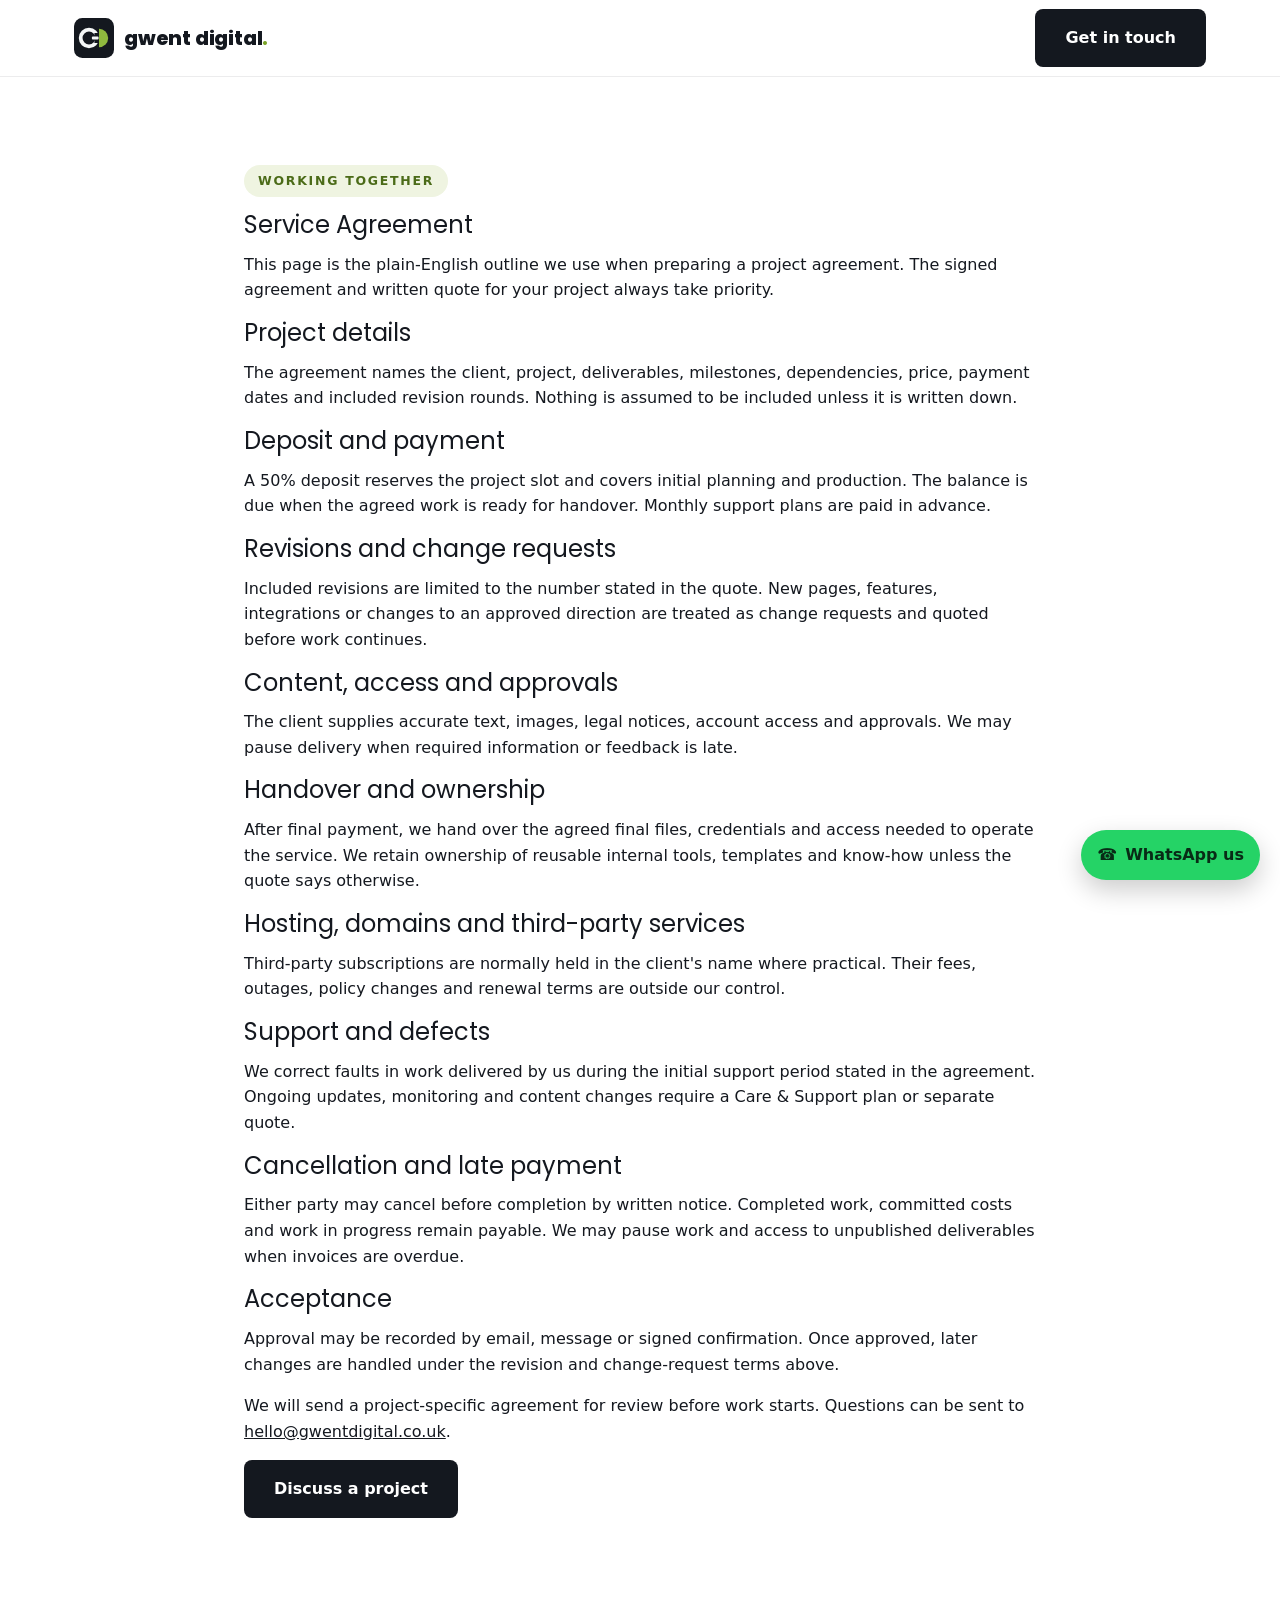
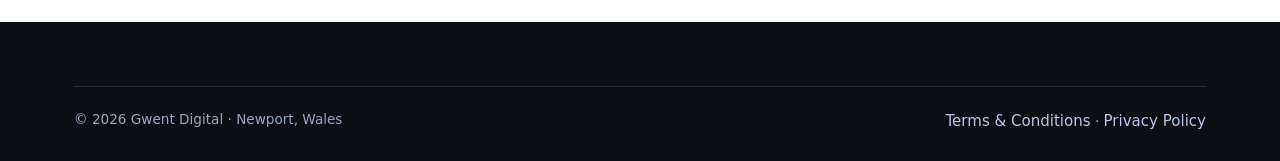
==== service-agreement.html @ 3e13096c "Rebrand to navy+olive GD monogram, reposition site UK-wide, and rework Our Work section - New GD mon" ====
<!DOCTYPE html>
<html lang="en-GB">
<head>
<meta charset="UTF-8">
<meta name="viewport" content="width=device-width, initial-scale=1">
<title>Service Agreement | Gwent Digital</title>
<meta name="description" content="Plain-English service agreement outline for Gwent Digital client projects.">
<link rel="canonical" href="https://gwentdigital.co.uk/service-agreement.html">
<link rel="icon" type="image/svg+xml" href="assets/brand/favicon.svg">
<link rel="stylesheet" href="assets/css/style.css">
</head>
<body>
<header class="navbar"><div class="nav-inner"><a href="index.html#top" class="brand" aria-label="Gwent Digital home"><img src="assets/brand/icon.svg" alt="" class="logo-img" height="40"><span class="brand-name">Gwent Digital</span></a><a class="btn btn-navy" href="index.html#contact">Get in touch</a></div></header>
<main>
<section><div class="container-narrow">
<span class="section-label">Working together</span>
<h1>Service Agreement</h1>
<p>This page is the plain-English outline we use when preparing a project agreement. The signed agreement and written quote for your project always take priority.</p>
<h2>Project details</h2>
<p>The agreement names the client, project, deliverables, milestones, dependencies, price, payment dates and included revision rounds. Nothing is assumed to be included unless it is written down.</p>
<h2>Deposit and payment</h2>
<p>A 50% deposit reserves the project slot and covers initial planning and production. The balance is due when the agreed work is ready for handover. Monthly support plans are paid in advance.</p>
<h2>Revisions and change requests</h2>
<p>Included revisions are limited to the number stated in the quote. New pages, features, integrations or changes to an approved direction are treated as change requests and quoted before work continues.</p>
<h2>Content, access and approvals</h2>
<p>The client supplies accurate text, images, legal notices, account access and approvals. We may pause delivery when required information or feedback is late.</p>
<h2>Handover and ownership</h2>
<p>After final payment, we hand over the agreed final files, credentials and access needed to operate the service. We retain ownership of reusable internal tools, templates and know-how unless the quote says otherwise.</p>
<h2>Hosting, domains and third-party services</h2>
<p>Third-party subscriptions are normally held in the client's name where practical. Their fees, outages, policy changes and renewal terms are outside our control.</p>
<h2>Support and defects</h2>
<p>We correct faults in work delivered by us during the initial support period stated in the agreement. Ongoing updates, monitoring and content changes require a Care &amp; Support plan or separate quote.</p>
<h2>Cancellation and late payment</h2>
<p>Either party may cancel before completion by written notice. Completed work, committed costs and work in progress remain payable. We may pause work and access to unpublished deliverables when invoices are overdue.</p>
<h2>Acceptance</h2>
<p>Approval may be recorded by email, message or signed confirmation. Once approved, later changes are handled under the revision and change-request terms above.</p>
<p>We will send a project-specific agreement for review before work starts. Questions can be sent to <a href="mailto:hello@gwentdigital.co.uk">hello@gwentdigital.co.uk</a>.</p>
<p><a class="btn btn-navy" href="index.html#contact">Discuss a project</a></p>
</div></section>
</main>
<footer><div class="container"><div class="footer-bottom"><span>&copy; 2026 Gwent Digital &middot; Newport, Wales</span><span><a href="terms.html">Terms &amp; Conditions</a> &middot; <a href="index.html#privacy">Privacy Policy</a></span></div></div></footer>
<script src="assets/js/main.js"></script>
</body>
</html>
---- assets/css/style.css ----
/* =========================================================
   GWENT DIGITAL — SHARED DESIGN SYSTEM
   Used by index.html and every /departments/*.html page.
   ========================================================= */
@import url('https://fonts.googleapis.com/css2?family=Poppins:wght@400;500;600;700;800;900&display=swap');

:root{
  --navy:#14181F;
  --navy-light:#1E242D;
  --navy-dark:#0B0E12;
  --ice:#F5F7F7;
  --ice-soft:#F5F7F7;
  --gold:#7BA428;
  --gold-light:#A6CB5E;
  --gold-dark:#4B6B18;
  --ink:#14181F;
  --gray:#55585E;
  --white:#ffffff;
  --border:#DCE2E1;
  --radius:12px;
  --shadow-sm:0 2px 10px rgba(20,24,31,0.08);
  --shadow-md:0 16px 40px rgba(20,24,31,0.16);
  --shadow-gold:0 14px 34px rgba(123,164,40,0.35);
  --maxw:1180px;
  --font-head:"Poppins","Segoe UI",Calibri,system-ui,-apple-system,sans-serif;
  --font-body:Calibri,"Segoe UI",system-ui,-apple-system,sans-serif;

  /* Default brand accent = olive green. Individual department pages override --accent / --accent-soft / --accent-dark / --accent-bright. */
  --accent:#7BA428;
  --accent-soft:#EFF4E1;
  --accent-dark:#4B6B18;
  --accent-bright:#A6CB5E;
}

/* Department accent themes (applied via body[data-dept="..."]) */
body[data-dept="web-design"]{ --accent:#1F9E8E; --accent-soft:#E1F3F0; --accent-dark:#146F63; --accent-bright:#35C4B5; }
body[data-dept="automation"]{ --accent:#6355C7; --accent-soft:#ECEAFB; --accent-dark:#4A3FA0; --accent-bright:#9089E0; }
body[data-dept="seo-marketing"]{ --accent:#2E9E5B; --accent-soft:#e6f6ec; --accent-dark:#1f7141; --accent-bright:#6EDB93; }
body[data-dept="branding"]{ --accent:#C3593B; --accent-soft:#faeae5; --accent-dark:#963f27; --accent-bright:#F0916E; }
body[data-dept="care-support"]{ --accent:#3E7CB1; --accent-soft:#e6f0f8; --accent-dark:#2a5a83; --accent-bright:#7FB8E8; }

*,*::before,*::after{box-sizing:border-box;}
html{scroll-behavior:smooth;}
body{
  margin:0;
  font-family:var(--font-body);
  color:var(--ink);
  background:var(--white);
  line-height:1.6;
  -webkit-font-smoothing:antialiased;
}
h1,h2,h3,h4{
  font-family:var(--font-head);
  color:var(--navy);
  line-height:1.2;
  font-weight:400;
  margin:0 0 .5em;
}
p{margin:0 0 1em;}
a{color:inherit;}
img{max-width:100%;display:block;}
button{font-family:inherit;}
.container{max-width:var(--maxw);margin:0 auto;padding:0 24px;}
.container-narrow{max-width:840px;margin:0 auto;padding:0 24px;}
.visually-hidden{position:absolute;width:1px;height:1px;padding:0;margin:-1px;overflow:hidden;clip:rect(0,0,0,0);white-space:nowrap;border:0;}
.skip-link{position:absolute;left:8px;top:-60px;background:var(--gold);color:var(--navy);padding:10px 16px;border-radius:8px;z-index:2000;font-weight:bold;transition:top .2s;}
.skip-link:focus{top:8px;}

section{padding:88px 0;}
.section-label{
  display:inline-block;
  font-family:var(--font-body);
  font-size:.78rem;
  font-weight:bold;
  letter-spacing:.14em;
  text-transform:uppercase;
  color:var(--accent-dark);
  background:var(--accent-soft);
  padding:6px 14px;
  border-radius:999px;
  margin-bottom:14px;
}
.section-head{max-width:680px;margin:0 auto 48px;text-align:center;}
.section-head h2{font-size:clamp(1.9rem,3.6vw,2.6rem);position:relative;display:inline-block;}
.section-head p{color:var(--gray);font-size:1.05rem;}
.underline{position:relative;display:inline-block;}
.underline::after{
  content:"";position:absolute;left:0;bottom:-8px;height:4px;width:100%;
  background:var(--accent);border-radius:4px;transform:scaleX(0);transform-origin:left;
  transition:transform .7s cubic-bezier(.4,0,.2,1);
}
.reveal.in-view .underline::after{transform:scaleX(1);}

.js .reveal{opacity:0;transform:translateY(28px);transition:opacity .7s ease,transform .7s ease;}
.js .reveal.in-view{opacity:1;transform:translateY(0);}
.js .reveal-stagger > *{opacity:0;transform:translateY(28px);transition:opacity .6s ease,transform .6s ease;}
.js .reveal-stagger.in-view > *{opacity:1;transform:translateY(0);}
.js .reveal-stagger.in-view > *:nth-child(1){transition-delay:.05s;}
.js .reveal-stagger.in-view > *:nth-child(2){transition-delay:.15s;}
.js .reveal-stagger.in-view > *:nth-child(3){transition-delay:.25s;}
.js .reveal-stagger.in-view > *:nth-child(4){transition-delay:.35s;}
.js .reveal-stagger.in-view > *:nth-child(5){transition-delay:.45s;}
.js .reveal-stagger.in-view > *:nth-child(6){transition-delay:.55s;}
@media (prefers-reduced-motion: reduce){
  .js .reveal,.js .reveal-stagger > *{opacity:1!important;transform:none!important;transition:none!important;}
  .underline::after{transition:none!important;transform:scaleX(1)!important;}
  html{scroll-behavior:auto;}
  *,*::before,*::after{animation-duration:.001ms!important;animation-iteration-count:1!important;}
  .story-card:hover{transform:none!important;}
}

/* Buttons */
.btn{
  display:inline-flex;align-items:center;justify-content:center;gap:8px;
  font-family:var(--font-body);font-weight:700;font-size:1rem;
  padding:14px 28px;border-radius:8px;border:2px solid transparent;
  text-decoration:none;cursor:pointer;transition:transform .18s ease,box-shadow .18s ease,background .18s ease;
}
.btn:active{transform:translateY(1px);}
.btn-gold{background:var(--gold);color:var(--navy);box-shadow:var(--shadow-gold);}
.btn-gold:hover{background:var(--gold-light);transform:translateY(-2px);}
.btn-accent{background:var(--accent);color:var(--white);box-shadow:0 12px 32px color-mix(in srgb, var(--accent) 35%, transparent);}
.btn-accent:hover{filter:brightness(1.08);transform:translateY(-2px);}
.btn-outline{background:transparent;color:var(--white);border-color:rgba(255,255,255,.6);}
.btn-outline:hover{background:rgba(255,255,255,.12);border-color:var(--white);transform:translateY(-2px);}
.btn-outline-navy{background:transparent;color:var(--navy);border-color:var(--navy);}
.btn-outline-navy:hover{background:var(--navy);color:var(--white);transform:translateY(-2px);}
.btn-navy{background:var(--navy);color:var(--white);}
.btn-navy:hover{background:var(--navy-light);transform:translateY(-2px);}
.btn-sm{padding:10px 18px;font-size:.92rem;}
.btn-block{width:100%;}

/* NAVBAR */
.navbar{position:sticky;top:0;z-index:1000;background:var(--white);border-bottom:1px solid rgba(22,24,29,.08);transition:box-shadow .25s ease;}
.navbar.scrolled{box-shadow:var(--shadow-sm);}
.nav-inner{max-width:var(--maxw);margin:0 auto;padding:0 24px;display:flex;align-items:center;justify-content:space-between;height:76px;}
.brand{display:flex;align-items:center;gap:10px;text-decoration:none;}
.brand img.logo-img{height:40px;width:auto;}
.brand svg.logo-fallback{height:40px;width:40px;}
.brand-name{font-family:var(--font-head);font-weight:800;font-size:1.25rem;letter-spacing:-.01em;color:var(--navy);text-transform:lowercase;}
.brand-name::after{content:".";color:var(--gold);}
.nav-links{display:flex;align-items:center;gap:4px;list-style:none;margin:0;padding:0;}
.nav-links > li{position:relative;}
.nav-links a:not(.btn){display:inline-flex;align-items:center;gap:5px;padding:10px 14px;text-decoration:none;color:var(--navy);font-weight:600;border-radius:8px;transition:background .18s ease,color .18s ease;}
.nav-links a:not(.btn):hover{background:var(--ice-soft);color:var(--navy);}
.nav-cta{margin-left:6px;}
.nav-caret{width:10px;height:10px;flex:none;transition:transform .2s ease;}
.has-dropdown:hover .nav-caret,.has-dropdown.open .nav-caret{transform:rotate(180deg);}

/* Departments dropdown (desktop) */
.dropdown-menu{
  position:absolute;top:calc(100% + 10px);left:50%;transform:translateX(-50%) translateY(8px);
  width:560px;background:var(--white);border-radius:16px;box-shadow:var(--shadow-md);
  padding:14px;display:grid;grid-template-columns:1fr 1fr;gap:6px;
  opacity:0;pointer-events:none;transition:opacity .18s ease,transform .18s ease;
  border:1px solid var(--border);
}
.has-dropdown:hover .dropdown-menu,.has-dropdown.open .dropdown-menu{opacity:1;pointer-events:auto;transform:translateX(-50%) translateY(0);}
.dropdown-item{display:flex;gap:12px;align-items:flex-start;padding:12px;border-radius:10px;text-decoration:none;color:var(--navy);}
.dropdown-item:hover{background:var(--ice-soft);}
.dropdown-item .dd-icon{flex:none;width:38px;height:38px;border-radius:10px;display:flex;align-items:center;justify-content:center;background:var(--accent-soft);}
.dropdown-item .dd-icon svg{width:19px;height:19px;stroke:var(--accent-dark);}
.dropdown-item .dd-copy strong{display:block;font-size:.94rem;font-weight:700;}
.dropdown-item .dd-copy small{display:block;font-size:.8rem;color:var(--gray);font-weight:400;margin-top:2px;line-height:1.4;}
/* accent per row for the mega menu regardless of active page theme */
.dropdown-item[data-accent="web-design"] .dd-icon{background:#E1F3F0;} .dropdown-item[data-accent="web-design"] .dd-icon svg{stroke:#146F63;}
.dropdown-item[data-accent="automation"] .dd-icon{background:#ECEAFB;} .dropdown-item[data-accent="automation"] .dd-icon svg{stroke:#4A3FA0;}
.dropdown-item[data-accent="seo-marketing"] .dd-icon{background:#e6f6ec;} .dropdown-item[data-accent="seo-marketing"] .dd-icon svg{stroke:#1f7141;}
.dropdown-item[data-accent="branding"] .dd-icon{background:#faeae5;} .dropdown-item[data-accent="branding"] .dd-icon svg{stroke:#963f27;}
.dropdown-item[data-accent="care-support"] .dd-icon{background:#e6f0f8;} .dropdown-item[data-accent="care-support"] .dd-icon svg{stroke:#2a5a83;}

.hamburger{display:none;background:none;border:none;cursor:pointer;padding:8px;width:44px;height:44px;align-items:center;justify-content:center;border-radius:8px;}
.hamburger:hover{background:var(--ice-soft);}
.hamburger svg{width:26px;height:26px;}
.hamburger .icon-close{display:none;}
.hamburger.open .icon-open{display:none;}
.hamburger.open .icon-close{display:block;}

.mobile-panel{display:none;position:fixed;top:76px;left:0;right:0;bottom:0;background:var(--white);z-index:999;overflow-y:auto;transform:translateY(-8px);opacity:0;transition:transform .22s ease,opacity .22s ease;pointer-events:none;}
.mobile-panel.open{transform:translateY(0);opacity:1;pointer-events:auto;}
.mobile-panel ul{list-style:none;margin:0;padding:16px;}
.mobile-panel li{border-bottom:1px solid var(--ice-soft);}
.mobile-panel a{display:block;padding:16px 8px;text-decoration:none;color:var(--navy);font-weight:600;font-size:1.1rem;}
.mobile-panel .mp-sub{padding-left:20px;font-size:1rem;font-weight:500;color:var(--gray);}
.mobile-panel .mp-group-label{padding:16px 8px 4px;font-size:.78rem;letter-spacing:.1em;text-transform:uppercase;color:var(--accent-dark);font-weight:700;}
.mobile-panel .nav-cta{margin:16px 8px;}

@media (max-width:860px){
  .nav-links{display:none;}
  .hamburger{display:flex;}
  .mobile-panel.open{display:block;}
}

/* HERO (home) */
.hero{position:relative;background:var(--navy);color:var(--white);padding:120px 0 84px;overflow:hidden;}
.hero::before{
  content:"";position:absolute;inset:0;opacity:.5;
  background-image:url("data:image/svg+xml,%3Csvg xmlns='http://www.w3.org/2000/svg' width='120' height='120'%3E%3Cg fill='none' stroke='%23F5F6F4' stroke-opacity='0.16' stroke-width='1'%3E%3Ccircle cx='60' cy='60' r='40'/%3E%3Cpath d='M0 60 H120 M60 0 V120'/%3E%3C/g%3E%3C/svg%3E");
  background-size:120px 120px;pointer-events:none;
}
.hero-inner{position:relative;max-width:760px;margin:0 auto;text-align:center;}
.hero h1{color:var(--white);font-size:clamp(2rem,5vw,3.4rem);margin-bottom:.45em;}
.hero .subline{font-size:1.2rem;color:var(--ice);max-width:640px;margin:0 auto 32px;}
.hero-actions{display:flex;gap:16px;justify-content:center;flex-wrap:wrap;margin-bottom:34px;}
.trust-strip{font-size:.92rem;color:var(--ice);border-top:1px solid rgba(255,255,255,.18);padding-top:20px;display:inline-block;}

/* DEPARTMENT HERO (sub-pages) */
.breadcrumb{display:flex;align-items:center;gap:8px;font-size:.86rem;color:var(--ice);opacity:.85;margin-bottom:22px;flex-wrap:wrap;justify-content:center;}
.breadcrumb a{color:var(--ice);text-decoration:none;font-weight:600;}
.breadcrumb a:hover{text-decoration:underline;}
.breadcrumb .sep{opacity:.6;}
.dept-hero{
  position:relative;color:var(--white);padding:104px 0 76px;overflow:hidden;
  background:linear-gradient(160deg,var(--navy) 0%,var(--navy-dark) 62%,color-mix(in srgb, var(--accent-bright) 30%, var(--navy-dark)) 100%);
}
.dept-hero::before{
  content:"";position:absolute;inset:0;opacity:.45;
  background-image:url("data:image/svg+xml,%3Csvg xmlns='http://www.w3.org/2000/svg' width='120' height='120'%3E%3Cg fill='none' stroke='%23F5F6F4' stroke-opacity='0.14' stroke-width='1'%3E%3Ccircle cx='60' cy='60' r='40'/%3E%3Cpath d='M0 60 H120 M60 0 V120'/%3E%3C/g%3E%3C/svg%3E");
  background-size:120px 120px;pointer-events:none;
}
.dept-hero-inner{position:relative;max-width:760px;margin:0 auto;text-align:center;}
.dept-kicker{
  display:inline-flex;align-items:center;gap:8px;background:rgba(255,255,255,.12);
  border:1px solid rgba(255,255,255,.22);color:var(--white);font-size:.8rem;font-weight:700;
  letter-spacing:.08em;text-transform:uppercase;padding:8px 16px;border-radius:999px;margin-bottom:18px;
}
.dept-kicker .dot{width:8px;height:8px;border-radius:50%;background:var(--accent-bright);}
.dept-hero h1{color:var(--white);font-size:clamp(1.9rem,4.6vw,3.1rem);margin-bottom:.4em;}
.dept-hero .subline{font-size:1.15rem;color:var(--ice);max-width:640px;margin:0 auto 30px;}

/* Department index / overview cards on homepage */
.dept-grid{display:grid;grid-template-columns:repeat(3,1fr);gap:26px;}
.dept-card{
  position:relative;display:flex;flex-direction:column;background:var(--white);
  border:1px solid var(--border);border-radius:18px;padding:30px 26px;text-decoration:none;color:inherit;
  box-shadow:var(--shadow-sm);transition:transform .22s ease,box-shadow .22s ease,border-color .22s ease;
  overflow:hidden;
}
.dept-card::before{content:"";position:absolute;top:0;left:0;right:0;height:4px;background:var(--card-accent,var(--gold));}
.dept-card:hover{transform:translateY(-8px);box-shadow:var(--shadow-md);border-color:transparent;}
.dept-card .icon-wrap{width:54px;height:54px;border-radius:14px;background:var(--card-accent-soft,var(--ice-soft));display:flex;align-items:center;justify-content:center;margin-bottom:18px;}
.dept-card .icon-wrap svg{width:27px;height:27px;stroke:var(--card-accent-dark,var(--navy));}
.dept-card h3{font-size:1.25rem;margin-bottom:8px;}
.dept-card p{color:var(--gray);font-size:.95rem;margin-bottom:16px;}
.dept-card .dept-link{margin-top:auto;font-weight:bold;font-size:.92rem;color:var(--card-accent-dark,var(--navy));display:inline-flex;align-items:center;gap:6px;}
.dept-card .dept-link svg{width:15px;height:15px;transition:transform .18s ease;}
.dept-card:hover .dept-link svg{transform:translateX(4px);}
.dept-card[data-accent="web-design"]{--card-accent:#1F9E8E;--card-accent-soft:#E1F3F0;--card-accent-dark:#146F63;}
.dept-card[data-accent="automation"]{--card-accent:#6355C7;--card-accent-soft:#ECEAFB;--card-accent-dark:#4A3FA0;}
.dept-card[data-accent="seo-marketing"]{--card-accent:#2E9E5B;--card-accent-soft:#e6f6ec;--card-accent-dark:#1f7141;}
.dept-card[data-accent="branding"]{--card-accent:#C3593B;--card-accent-soft:#faeae5;--card-accent-dark:#963f27;}
.dept-card[data-accent="care-support"]{--card-accent:#3E7CB1;--card-accent-soft:#e6f0f8;--card-accent-dark:#2a5a83;}

/* PROBLEMS (also reused as generic tinted section) */
.problems{background:var(--ice-soft);}
.tinted{background:var(--accent-soft);}
.problem-grid{display:grid;grid-template-columns:repeat(4,1fr);gap:24px;}
.problem-card{background:var(--white);border-radius:var(--radius);padding:28px 22px;box-shadow:var(--shadow-sm);transition:transform .2s ease,box-shadow .2s ease;}
.problem-card:hover{transform:translateY(-6px);box-shadow:var(--shadow-md);}
.problem-card .icon-wrap{width:52px;height:52px;border-radius:12px;background:var(--navy);display:flex;align-items:center;justify-content:center;margin-bottom:16px;}
.problem-card svg{width:26px;height:26px;stroke:var(--gold);}
.problem-card .pain{font-weight:bold;color:var(--navy);margin-bottom:8px;}
.problem-card .fix{color:var(--gray);font-size:.96rem;margin:0;}
.problem-card.accent .icon-wrap{background:var(--accent);}
.problem-card.accent svg{stroke:var(--white);}

/* SERVICES */
.services-grid{display:grid;grid-template-columns:repeat(3,1fr);gap:28px;align-items:stretch;}
.service-card{border:1px solid var(--border);border-radius:var(--radius);padding:32px 26px;display:flex;flex-direction:column;background:var(--white);box-shadow:var(--shadow-sm);transition:transform .2s ease,box-shadow .2s ease;}
.service-card:hover{transform:translateY(-6px);box-shadow:var(--shadow-md);}
.service-card .icon-wrap{width:56px;height:56px;border-radius:14px;background:var(--accent-soft);display:flex;align-items:center;justify-content:center;margin-bottom:18px;}
.service-card svg{width:28px;height:28px;stroke:var(--accent-dark);}
.service-card h3{font-size:1.35rem;margin-bottom:4px;}
.service-price{font-family:var(--font-head);font-size:1.5rem;color:var(--accent-dark);font-weight:bold;margin:8px 0 2px;}
.service-turn{color:var(--gray);font-size:.9rem;margin-bottom:16px;}
.check-list{list-style:none;margin:0 0 18px;padding:0;flex-grow:1;}
.check-list li{display:flex;gap:10px;margin-bottom:10px;font-size:.96rem;align-items:flex-start;}
.check-list svg{flex:none;width:18px;height:18px;stroke:var(--accent-dark);margin-top:2px;}
.addon-note{font-size:.86rem;color:var(--gray);background:var(--accent-soft);padding:10px 12px;border-radius:8px;margin-bottom:16px;}
.best-for{font-size:.9rem;color:var(--navy);font-style:italic;margin-bottom:18px;}
.best-for strong{font-style:normal;}

/* OUR WORK */
.work{background:var(--ice-soft);}
.featured-card{
  position:relative;border-radius:18px;padding:3px;margin-bottom:48px;
  background:linear-gradient(120deg,var(--gold-dark),var(--gold),var(--gold-light),var(--gold-dark));
  background-size:300% 300%;animation:shimmer 6s ease infinite;box-shadow:var(--shadow-md);
}
@media (prefers-reduced-motion: reduce){.featured-card{animation:none;}}
@keyframes shimmer{0%{background-position:0% 50%;}50%{background-position:100% 50%;}100%{background-position:0% 50%;}}
.featured-card-inner{background:var(--white);border-radius:16px;padding:40px;display:grid;grid-template-columns:1.1fr 1fr;gap:36px;align-items:center;}
.badge{display:inline-flex;align-items:center;gap:6px;font-size:.78rem;font-weight:bold;letter-spacing:.05em;text-transform:uppercase;padding:6px 12px;border-radius:999px;}
.badge-live{background:#1f8a4c;color:#fff;position:relative;padding-left:26px;}
.badge-live::before{content:"";position:absolute;left:11px;top:50%;width:6px;height:6px;margin-top:-3px;border-radius:50%;background:#fff;animation:livePulse 1.8s ease-in-out infinite;}
@keyframes livePulse{0%{box-shadow:0 0 0 0 rgba(255,255,255,.6);}70%{box-shadow:0 0 0 7px rgba(255,255,255,0);}100%{box-shadow:0 0 0 0 rgba(255,255,255,0);}}
.badge-studio{background:var(--navy);color:var(--ice);}
.badge-portfolio{background:var(--gold);color:var(--navy);}
.badge-owned{background:var(--gold-dark);color:#fff;}
.featured-card h3{font-size:1.7rem;margin:14px 0 12px;}
.story-steps{list-style:none;margin:0 0 20px;padding:0;}
.story-steps li{margin-bottom:10px;font-size:.98rem;}
.story-steps b{color:var(--gold-dark);}
.mock-browser{border-radius:12px;overflow:hidden;border:1px solid #e2e6f2;box-shadow:var(--shadow-sm);transition:transform .35s ease;}
.featured-card-inner:hover .mock-browser,.story-card:hover .mock-browser{transform:scale(1.035);}
.mock-bar{background:var(--ice-soft);padding:9px 12px;display:flex;gap:6px;}
.mock-bar span{width:10px;height:10px;border-radius:50%;background:var(--border);}
.mock-body{padding:26px 20px;min-height:170px;display:flex;flex-direction:column;justify-content:center;gap:10px;}
.mock-line{height:10px;border-radius:5px;background:var(--ice);}
.mock-line.short{width:40%;}
.mock-line.med{width:70%;}
.mock-line.wide{width:100%;}
.mock-block{height:52px;border-radius:8px;background:var(--navy);margin-top:6px;}
.mock-block.gold{background:var(--gold);}
.mock-photo{width:100%;height:190px;object-fit:cover;display:block;transition:filter .35s ease;}

.work-grid{display:grid;grid-template-columns:repeat(3,1fr);gap:28px;}
.story-card{position:relative;background:var(--white);border-radius:var(--radius);overflow:hidden;box-shadow:var(--shadow-sm);border-top:3px solid var(--gold);transition:transform .25s ease,box-shadow .25s ease;display:flex;flex-direction:column;}
.story-card:hover{transform:translateY(-6px);box-shadow:var(--shadow-md);}
.story-card:hover .mock-photo{filter:saturate(1.1);}
.story-card .mock-browser{border-radius:0;border:none;}
.story-card-body{padding:22px 22px 26px;display:flex;flex-direction:column;flex-grow:1;}
.story-card h4{font-size:1.15rem;margin:12px 0 8px;}
.story-card .challenge{font-size:.9rem;color:var(--gray);margin-bottom:10px;}
.chip-row{display:flex;flex-wrap:wrap;gap:8px;margin:10px 0 16px;}
.chip{background:var(--ice-soft);color:var(--navy);font-size:.78rem;font-weight:bold;padding:5px 10px;border-radius:999px;}
.story-card .story-link{margin-top:auto;font-weight:bold;color:var(--gold-dark);text-decoration:none;font-size:.94rem;}
.story-card .story-link:hover{text-decoration:underline;}
.story-result{margin-top:auto;display:flex;align-items:center;gap:8px;font-weight:bold;color:var(--gold-dark);font-size:.94rem;}
.story-result svg{flex:none;width:16px;height:16px;stroke:var(--gold-dark);}
.portfolio-note{font-size:.85rem;color:var(--gray);margin-top:2px;}

/* Icon panel: clean placeholder visual for case studies without a live screenshot */
.mock-iconpanel{min-height:190px;display:flex;align-items:center;justify-content:center;background:var(--navy);}
.mock-iconpanel svg{width:56px;height:56px;stroke:var(--gold-light);stroke-width:1.6;}

.work-cta-card{border-radius:var(--radius);background:var(--navy);color:var(--white);display:flex;flex-direction:column;justify-content:center;align-items:flex-start;gap:14px;padding:28px;text-align:left;}
.work-cta-card h4{color:var(--white);font-size:1.2rem;margin:0;}
.work-cta-card p{color:var(--ice);font-size:.94rem;margin:0;}
.audit-preview{background:var(--white);}
.audit-grid{display:grid;grid-template-columns:repeat(2,1fr);gap:18px;max-width:920px;margin:0 auto;}
.audit-item{display:flex;gap:16px;padding:22px;border:1px solid var(--border);border-radius:var(--radius);background:var(--ice-soft);}
.audit-number{font-family:var(--font-head);font-size:1.5rem;color:var(--accent-dark);font-weight:bold;line-height:1;}
.audit-item h3{font-size:1.08rem;margin-bottom:5px;}
.audit-item p{color:var(--gray);font-size:.92rem;margin:0;}
.audit-cta{display:flex;align-items:center;justify-content:space-between;gap:24px;max-width:920px;margin:28px auto 0;padding:20px 22px;border-left:4px solid var(--gold);background:var(--ice-soft);}
.audit-cta p{margin:0;color:var(--navy);}
.audit-actions{margin:0;justify-content:flex-end;}
.review-proof-grid{display:grid;grid-template-columns:repeat(3,1fr);gap:22px;}
.review-proof{background:var(--white);border:1px solid var(--border);border-radius:var(--radius);padding:24px;box-shadow:var(--shadow-sm);}
.review-proof h3{font-size:1.2rem;margin:14px 0 8px;}
.review-proof p{color:var(--gray);font-size:.92rem;min-height:54px;}
.review-proof a{font-weight:bold;color:var(--gold-dark);text-decoration:none;}
.review-proof a:hover{text-decoration:underline;}
.thank-you{text-align:center;min-height:62vh;display:flex;align-items:center;}
.thank-you h1{font-size:clamp(2rem,5vw,3.2rem);}
.thank-you p{color:var(--gray);font-size:1.08rem;max-width:620px;margin:0 auto 24px;}
.thank-you-actions{display:flex;justify-content:center;gap:14px;flex-wrap:wrap;}
.confirmation-note{max-width:620px;margin:34px auto 0;padding:20px;text-align:left;background:var(--ice-soft);border-left:4px solid var(--gold);}
.confirmation-note strong{color:var(--navy);}
.confirmation-note p{font-size:.95rem;margin:6px 0 0;}
.sample-audit-list{display:grid;gap:18px;margin-top:30px;}
.sample-audit-item{padding:24px;background:var(--ice-soft);border:1px solid var(--border);border-radius:var(--radius);}
.sample-audit-item h2{font-size:1.35rem;margin:14px 0 8px;}
.sample-audit-item p{font-size:.96rem;margin-bottom:10px;}
.sample-audit-item p:last-child{margin-bottom:0;}
.proof-strip{display:grid;grid-template-columns:1.4fr 1fr;gap:28px;align-items:center;margin-top:42px;padding:28px;border:1px solid var(--border);border-radius:var(--radius);background:var(--white);box-shadow:var(--shadow-sm);}
.proof-strip h3{font-size:1.35rem;margin-bottom:8px;}
.proof-strip p{color:var(--gray);margin:0;max-width:680px;}
.proof-points{display:flex;flex-wrap:wrap;gap:10px;justify-content:flex-end;}
.proof-points span{padding:9px 12px;border-radius:999px;background:var(--accent-soft);color:var(--accent-dark);font-size:.84rem;font-weight:bold;}

/* PROCESS */
.process-line{display:grid;grid-template-columns:repeat(4,1fr);gap:24px;position:relative;margin-bottom:28px;}
.process-line::before{content:"";position:absolute;top:28px;left:12%;right:12%;height:2px;background:repeating-linear-gradient(90deg,var(--accent) 0 10px,transparent 10px 18px);}
.process-step{position:relative;text-align:center;padding:0 8px;}
.step-num{width:56px;height:56px;border-radius:50%;background:var(--navy);color:var(--accent-bright);display:flex;align-items:center;justify-content:center;font-family:var(--font-head);font-size:1.4rem;font-weight:bold;margin:0 auto 16px;position:relative;z-index:2;box-shadow:var(--shadow-sm);}
.process-step h3{font-size:1.1rem;margin-bottom:8px;}
.process-step p{color:var(--gray);font-size:.94rem;}
.process-footer{text-align:center;font-family:var(--font-head);font-size:1.15rem;color:var(--navy);font-style:italic;}
.process-line.cols-3{grid-template-columns:repeat(3,1fr);}
@media (max-width:860px){.process-line{grid-template-columns:1fr;gap:36px;}.process-line::before{display:none;}}

/* PRICING */
.pricing-grid{display:grid;grid-template-columns:repeat(3,1fr);gap:28px;align-items:start;}
.pricing-grid.cols-2{grid-template-columns:repeat(2,1fr);max-width:760px;margin:0 auto;}
.price-card{border:1px solid var(--border);border-radius:var(--radius);padding:32px 26px;background:var(--white);box-shadow:var(--shadow-sm);position:relative;display:flex;flex-direction:column;height:100%;transition:transform .2s ease,box-shadow .2s ease;}
.price-card:hover{transform:translateY(-6px);box-shadow:var(--shadow-md);}
.price-card.popular{border:2px solid var(--accent);transform:scale(1.04);box-shadow:0 12px 32px color-mix(in srgb, var(--accent) 30%, transparent);}
.price-card.popular:hover{transform:scale(1.04) translateY(-6px);}
.ribbon{position:absolute;top:-16px;left:50%;transform:translateX(-50%);background:var(--accent);color:var(--white);font-weight:bold;font-size:.82rem;padding:6px 16px;border-radius:999px;box-shadow:0 8px 20px color-mix(in srgb, var(--accent) 40%, transparent);white-space:nowrap;}
.price-card h3{font-size:1.25rem;}
.price-card .service-price{margin:6px 0 0;}
.price-card .service-turn{margin-bottom:18px;}
.pricing-note{text-align:center;color:var(--gray);font-size:.92rem;max-width:640px;margin:36px auto 0;}

/* ABOUT */
.about-wrap{display:grid;grid-template-columns:0.9fr 1.1fr;gap:56px;align-items:center;}
.about-mark{width:100%;aspect-ratio:1;max-width:320px;margin:0 auto;border-radius:28px;background:var(--navy);display:flex;align-items:center;justify-content:center;box-shadow:var(--shadow-md);}
.about-mark svg{width:55%;height:55%;}
.about-text h2{font-size:clamp(1.6rem,3vw,2.2rem);}
.stat-chips{display:flex;flex-wrap:wrap;gap:12px;margin-top:24px;}
.stat-chip{background:var(--ice-soft);color:var(--navy);font-weight:bold;font-size:.9rem;padding:10px 16px;border-radius:999px;}

/* FAQ */
.faq-list{max-width:800px;margin:0 auto;}
.faq-item{border-bottom:1px solid var(--border);}
.faq-q{width:100%;text-align:left;background:none;border:none;cursor:pointer;padding:22px 4px;display:flex;justify-content:space-between;align-items:center;gap:16px;font-family:var(--font-head);font-size:1.08rem;color:var(--navy);font-weight:bold;}
.faq-q .plus{flex:none;width:22px;height:22px;position:relative;}
.faq-q .plus::before,.faq-q .plus::after{content:"";position:absolute;background:var(--accent-dark);border-radius:2px;transition:transform .25s ease;}
.faq-q .plus::before{left:0;top:50%;width:100%;height:3px;transform:translateY(-50%);}
.faq-q .plus::after{top:0;left:50%;width:3px;height:100%;transform:translateX(-50%);}
.faq-item.open .plus::after{transform:translateX(-50%) rotate(90deg);opacity:0;}
.faq-a{max-height:0;overflow:hidden;transition:max-height .3s ease,padding .3s ease;color:var(--gray);font-size:.98rem;}
.faq-item.open .faq-a{padding-bottom:22px;}
.faq-a p{margin:0;}

/* CONTACT */
.contact{background:var(--navy);color:var(--white);}
.contact .section-head p{color:var(--ice);}
.contact-wrap{display:grid;grid-template-columns:1.2fr 1fr;gap:48px;}
.contact-form{background:var(--white);border-radius:var(--radius);padding:32px;box-shadow:var(--shadow-md);}
.form-row{display:grid;grid-template-columns:1fr 1fr;gap:16px;margin-bottom:16px;}
.field{display:flex;flex-direction:column;gap:6px;margin-bottom:16px;}
.field label{font-weight:bold;font-size:.9rem;color:var(--navy);}
.field input,.field select,.field textarea{font-family:inherit;font-size:1rem;padding:12px 14px;border:1.5px solid var(--border);border-radius:8px;color:var(--ink);background:var(--white);}
.field input:focus,.field select:focus,.field textarea:focus{outline:2px solid var(--gold);border-color:var(--gold);}
.field-check{display:flex;align-items:flex-start;gap:10px;font-size:.86rem;color:var(--gray);margin-bottom:18px;}
.field-check input{margin-top:3px;}
.form-status{font-size:.9rem;font-weight:bold;margin-bottom:14px;display:none;}
.form-status.show{display:block;}
.form-status.ok{color:#1f8a4c;}
.form-status.err{color:#c0392b;}
.contact-side{display:flex;flex-direction:column;gap:20px;}
.contact-option{display:flex;gap:14px;align-items:flex-start;background:rgba(255,255,255,.06);border:1px solid rgba(255,255,255,.16);border-radius:12px;padding:18px;}
.contact-option .icon-wrap{width:42px;height:42px;border-radius:10px;background:var(--gold);flex:none;display:flex;align-items:center;justify-content:center;}
.contact-option svg{width:20px;height:20px;stroke:var(--navy);}
.contact-option a{color:var(--white);font-weight:bold;text-decoration:none;}
.contact-option a:hover{text-decoration:underline;}
.contact-option p{margin:0;color:var(--ice);font-size:.92rem;}
.whatsapp-float{position:fixed;right:20px;bottom:20px;z-index:900;background:#25D366;color:#082b16;padding:12px 16px;border-radius:999px;text-decoration:none;font-weight:bold;box-shadow:0 10px 26px rgba(0,0,0,.2);display:flex;align-items:center;gap:8px;transition:bottom .25s ease;}
.whatsapp-float:hover{transform:translateY(-2px);}
body.has-cookie-bar .whatsapp-float{bottom:96px;}

/* COOKIE CONSENT BAR */
.cookie-bar{position:fixed;left:0;right:0;bottom:0;z-index:1200;background:var(--navy-dark);color:var(--ice);padding:16px 24px;display:flex;flex-wrap:wrap;align-items:center;justify-content:space-between;gap:16px;box-shadow:0 -8px 24px rgba(0,0,0,.25);animation:cookieIn .3s ease;}
.cookie-bar p{margin:0;font-size:.9rem;max-width:640px;line-height:1.5;}
.cookie-bar a{color:var(--gold-light);text-decoration:underline;}
.cookie-bar-actions{display:flex;gap:10px;flex-shrink:0;}
.cookie-bar.dismissed{animation:cookieOut .3s ease forwards;}
@keyframes cookieIn{from{transform:translateY(100%);}to{transform:translateY(0);}}
@keyframes cookieOut{to{transform:translateY(100%);opacity:0;}}
@media (max-width:640px){
  .cookie-bar{padding:14px 16px;}
  .cookie-bar-actions{width:100%;justify-content:stretch;}
  .cookie-bar-actions .btn{flex:1;}
}

/* FOOTER */
footer{background:var(--navy-dark);color:var(--ice);padding:64px 0 28px;}
.footer-grid{display:grid;grid-template-columns:1.4fr 1fr 1fr 1fr;gap:36px;margin-bottom:40px;}
.footer-brand .brand-name{color:var(--white);}
.footer-brand p{color:var(--ice);font-size:.92rem;margin-top:12px;max-width:280px;}
footer h4{color:var(--white);font-family:var(--font-body);font-size:.9rem;letter-spacing:.06em;text-transform:uppercase;margin-bottom:14px;}
footer ul{list-style:none;margin:0;padding:0;}
footer li{margin-bottom:10px;}
footer a{color:var(--ice);text-decoration:none;font-size:.94rem;}
footer a:hover{text-decoration:underline;color:var(--white);}
.footer-bottom{border-top:1px solid rgba(255,255,255,.12);padding-top:22px;display:flex;justify-content:space-between;flex-wrap:wrap;gap:12px;font-size:.85rem;color:rgba(202,220,252,.75);}
.footer-bottom a{color:rgba(202,220,252,.9);}

/* MODAL */
.modal-overlay{display:none;position:fixed;inset:0;background:rgba(22,24,29,.6);z-index:2000;align-items:center;justify-content:center;padding:24px;}
.modal-overlay.open{display:flex;}
.modal{background:var(--white);border-radius:var(--radius);max-width:640px;width:100%;max-height:82vh;overflow-y:auto;padding:36px;position:relative;box-shadow:var(--shadow-md);}
.modal h2{margin-bottom:14px;}
.modal h3{font-size:1.05rem;margin-top:20px;}
.modal p,.modal li{font-size:.95rem;color:var(--gray);}
.modal-close{position:absolute;top:18px;right:18px;background:var(--ice-soft);border:none;width:36px;height:36px;border-radius:50%;cursor:pointer;display:flex;align-items:center;justify-content:center;}
.modal-close svg{width:18px;height:18px;stroke:var(--navy);}

/* Two-column feature block (used on department pages) */
.split{display:grid;grid-template-columns:1fr 1fr;gap:56px;align-items:center;}
.split.reverse{grid-template-columns:1fr 1fr;}
.split.reverse .split-media{order:2;}
.split-panel{border-radius:20px;background:var(--navy);padding:36px;box-shadow:var(--shadow-md);color:var(--white);position:relative;overflow:hidden;}
.split-panel::before{content:"";position:absolute;inset:0;background:linear-gradient(160deg,transparent,color-mix(in srgb, var(--accent-bright) 24%, transparent));}
.split-panel-inner{position:relative;}
.feature-list{list-style:none;margin:0;padding:0;}
.feature-list li{display:flex;gap:12px;align-items:flex-start;margin-bottom:16px;font-size:.98rem;}
.feature-list svg{flex:none;width:20px;height:20px;stroke:var(--accent);margin-top:2px;}
.feature-list.on-dark svg{stroke:var(--accent-bright);}

/* Icon showcase grid (department "what's included") */
.icon-feature-grid{display:grid;grid-template-columns:repeat(3,1fr);gap:24px;}
.icon-feature{background:var(--white);border:1px solid var(--border);border-radius:var(--radius);padding:26px 22px;box-shadow:var(--shadow-sm);transition:transform .2s ease,box-shadow .2s ease;}
.icon-feature:hover{transform:translateY(-6px);box-shadow:var(--shadow-md);}
.icon-feature .icon-wrap{width:48px;height:48px;border-radius:12px;background:var(--accent-soft);display:flex;align-items:center;justify-content:center;margin-bottom:14px;}
.icon-feature svg{width:24px;height:24px;stroke:var(--accent-dark);}
.icon-feature h4{font-size:1.05rem;margin-bottom:6px;}
.icon-feature p{color:var(--gray);font-size:.92rem;margin:0;}

/* Cross-department CTA banner */
.cta-banner{background:var(--navy);color:var(--white);border-radius:24px;padding:56px 48px;text-align:center;position:relative;overflow:hidden;}
.cta-banner::before{content:"";position:absolute;inset:0;background:radial-gradient(circle at 20% 20%, color-mix(in srgb, var(--accent-bright) 30%, transparent), transparent 60%);}
.cta-banner-inner{position:relative;}
.cta-banner h2{color:var(--white);}
.cta-banner p{color:var(--ice);max-width:560px;margin:0 auto 28px;}
.cta-banner .hero-actions{margin-bottom:0;}

/* Other-departments strip at bottom of a department page */
.other-depts{display:grid;grid-template-columns:repeat(4,1fr);gap:18px;}
.other-dept-link{display:flex;flex-direction:column;gap:6px;padding:18px;border-radius:12px;border:1px solid var(--border);text-decoration:none;color:var(--navy);background:var(--white);transition:transform .18s ease,box-shadow .18s ease;}
.other-dept-link:hover{transform:translateY(-4px);box-shadow:var(--shadow-sm);}
.other-dept-link strong{font-size:.96rem;}
.other-dept-link span{font-size:.82rem;color:var(--gray);}

/* RESPONSIVE */
@media (max-width:1024px){
  .featured-card-inner{grid-template-columns:1fr;}
  .about-wrap{grid-template-columns:1fr;}
  .about-mark{max-width:220px;}
  .split{grid-template-columns:1fr;}
  .split.reverse .split-media{order:0;}
  .other-depts{grid-template-columns:repeat(2,1fr);}
}
@media (max-width:900px){
  .problem-grid,.services-grid,.work-grid,.pricing-grid,.dept-grid,.icon-feature-grid{grid-template-columns:repeat(2,1fr);}
  .review-proof-grid{grid-template-columns:repeat(2,1fr);}
  .footer-grid{grid-template-columns:1fr 1fr;}
  .contact-wrap{grid-template-columns:1fr;}
  .proof-strip{grid-template-columns:1fr;}
  .proof-points{justify-content:flex-start;}
  .price-card.popular{transform:none;}
  .price-card.popular:hover{transform:translateY(-6px);}
  .dropdown-menu{grid-template-columns:1fr;width:320px;}
}
@media (max-width:600px){
  section{padding:64px 0;}
  .problem-grid,.services-grid,.work-grid,.pricing-grid,.footer-grid,.dept-grid,.icon-feature-grid,.other-depts,.pricing-grid.cols-2{grid-template-columns:1fr;}
  .audit-grid,.review-proof-grid{grid-template-columns:1fr;}
  .audit-cta{align-items:flex-start;flex-direction:column;}
  .audit-actions{align-items:stretch;width:100%;}
  .form-row{grid-template-columns:1fr;}
  .hero{padding:104px 0 64px;}
  .dept-hero{padding:96px 0 56px;}
  .featured-card-inner{padding:24px;}
  .cta-banner{padding:40px 24px;}
  .whatsapp-float{right:14px;bottom:14px;padding:11px 13px;font-size:.9rem;}
}
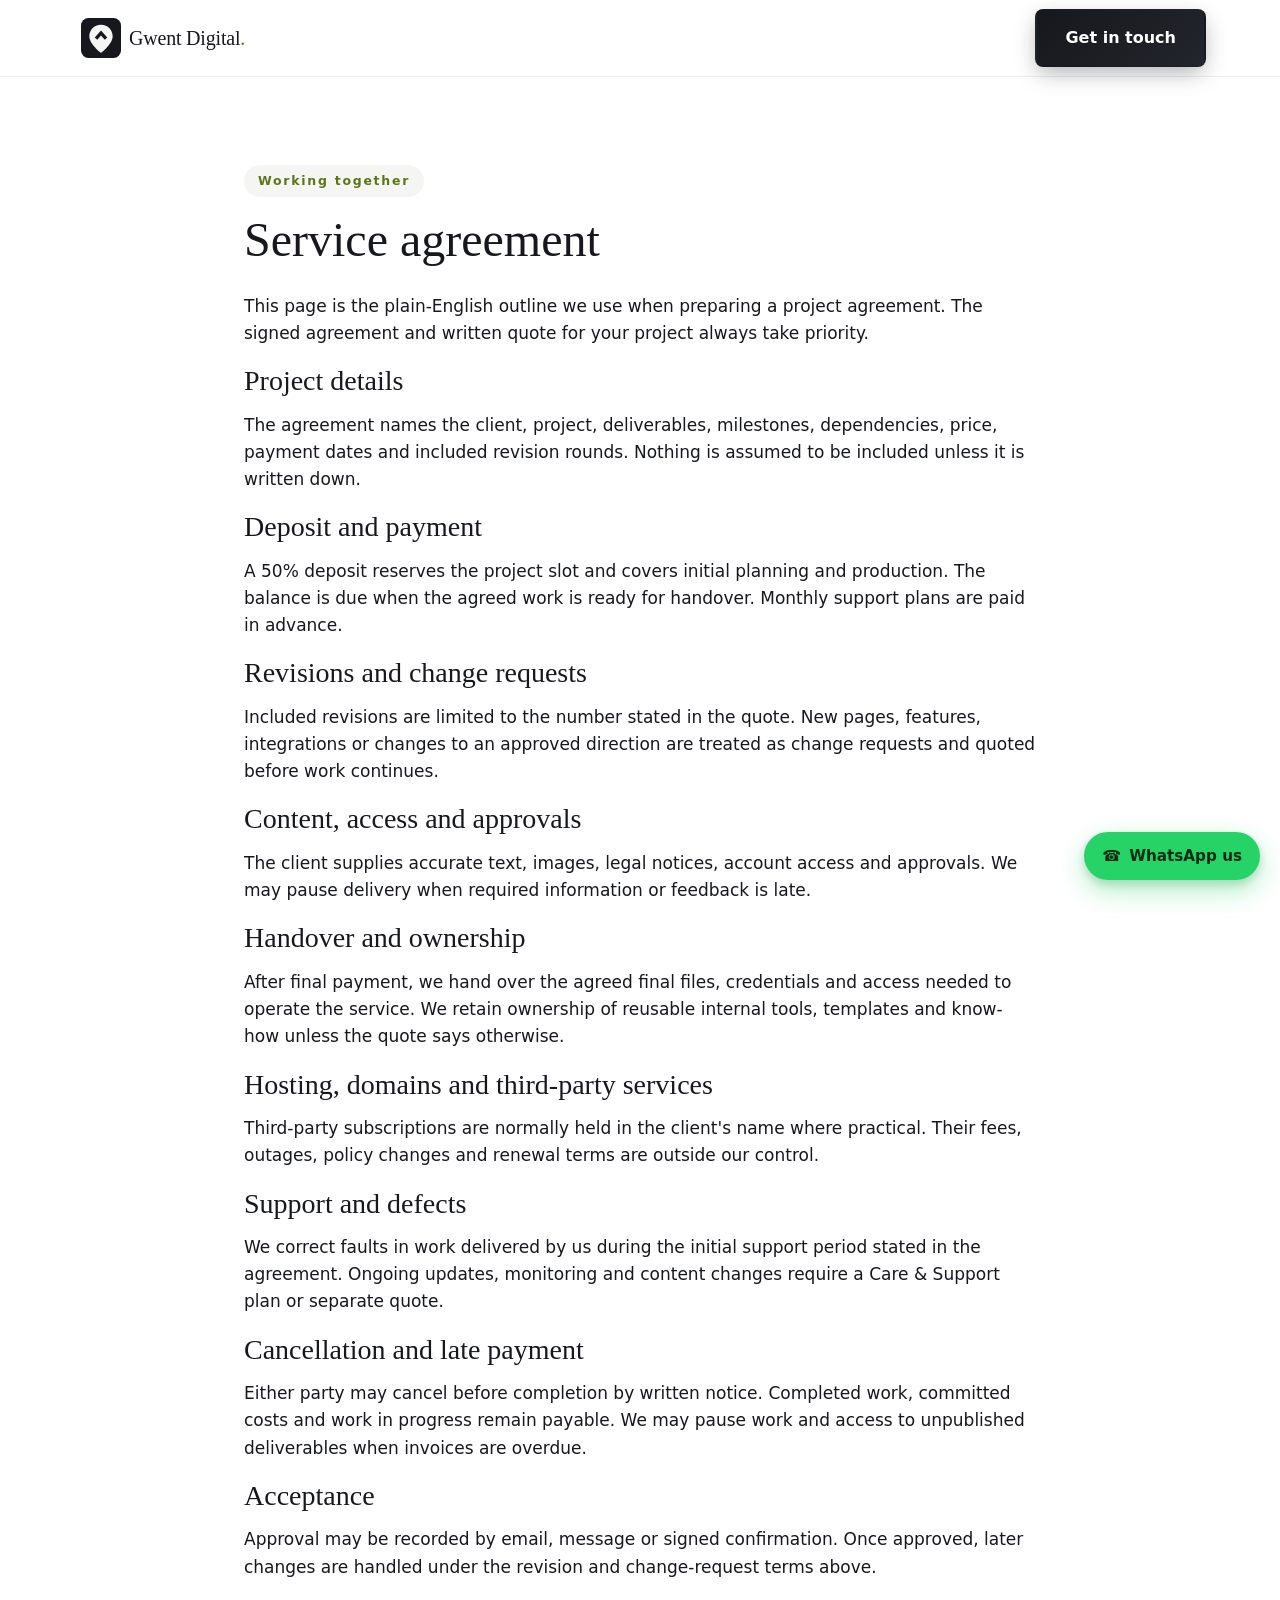
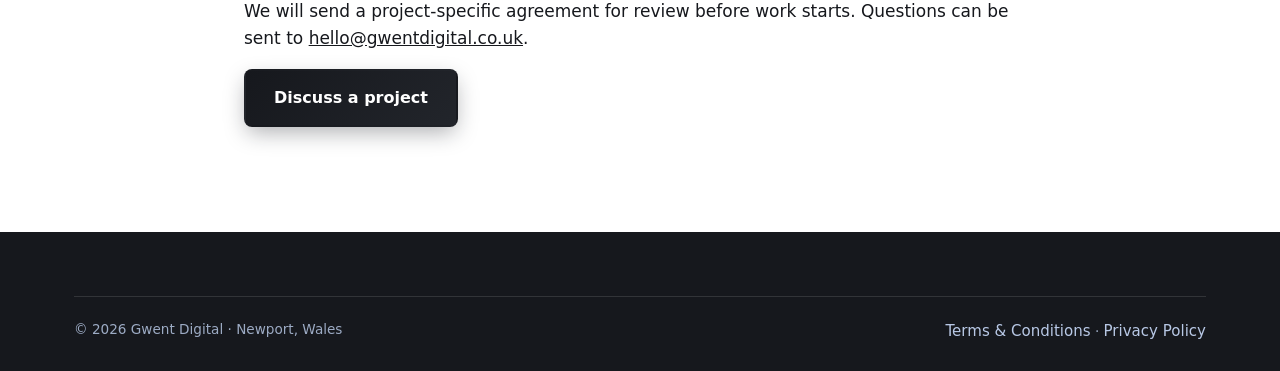
==== commit fb1cb65c: "Add full Our Work portfolio asset pack and refresh brand SVGs, styles, and pages Co-Authored-By: Cla" ====
--- a/service-agreement.html
+++ b/service-agreement.html
@@ -14,7 +14,7 @@
 <main>
 <section><div class="container-narrow">
 <span class="section-label">Working together</span>
-<h1>Service Agreement</h1>
+<h1>Service agreement</h1>
 <p>This page is the plain-English outline we use when preparing a project agreement. The signed agreement and written quote for your project always take priority.</p>
 <h2>Project details</h2>
 <p>The agreement names the client, project, deliverables, milestones, dependencies, price, payment dates and included revision rounds. Nothing is assumed to be included unless it is written down.</p>
--- a/assets/css/style.css
+++ b/assets/css/style.css
@@ -2,42 +2,42 @@
    GWENT DIGITAL — SHARED DESIGN SYSTEM
    Used by index.html and every /departments/*.html page.
    ========================================================= */
-@import url('https://fonts.googleapis.com/css2?family=Poppins:wght@400;500;600;700;800;900&display=swap');
+
 
 :root{
-  --navy:#14181F;
-  --navy-light:#1E242D;
-  --navy-dark:#0B0E12;
-  --ice:#F5F7F7;
-  --ice-soft:#F5F7F7;
-  --gold:#7BA428;
-  --gold-light:#A6CB5E;
-  --gold-dark:#4B6B18;
-  --ink:#14181F;
+  --navy:#16181D;
+  --navy-light:#22252B;
+  --navy-dark:#16181D;
+  --ice:#F5F6F4;
+  --ice-soft:#F5F6F4;
+  --gold:#5C7614;
+  --gold-light:#B9D64B;
+  --gold-dark:#5C7614;
+  --ink:#16181D;
   --gray:#55585E;
   --white:#ffffff;
-  --border:#DCE2E1;
+  --border:#E0E2DC;
   --radius:12px;
   --shadow-sm:0 2px 10px rgba(20,24,31,0.08);
   --shadow-md:0 16px 40px rgba(20,24,31,0.16);
   --shadow-gold:0 14px 34px rgba(123,164,40,0.35);
   --maxw:1180px;
-  --font-head:"Poppins","Segoe UI",Calibri,system-ui,-apple-system,sans-serif;
+  --font-head:Georgia,"Times New Roman",Times,serif;
   --font-body:Calibri,"Segoe UI",system-ui,-apple-system,sans-serif;
 
   /* Default brand accent = olive green. Individual department pages override --accent / --accent-soft / --accent-dark / --accent-bright. */
-  --accent:#7BA428;
-  --accent-soft:#EFF4E1;
-  --accent-dark:#4B6B18;
-  --accent-bright:#A6CB5E;
+  --accent:#5C7614;
+  --accent-soft:#F5F6F4;
+  --accent-dark:#5C7614;
+  --accent-bright:#B9D64B;
 }
 
 /* Department accent themes (applied via body[data-dept="..."]) */
-body[data-dept="web-design"]{ --accent:#1F9E8E; --accent-soft:#E1F3F0; --accent-dark:#146F63; --accent-bright:#35C4B5; }
-body[data-dept="automation"]{ --accent:#6355C7; --accent-soft:#ECEAFB; --accent-dark:#4A3FA0; --accent-bright:#9089E0; }
-body[data-dept="seo-marketing"]{ --accent:#2E9E5B; --accent-soft:#e6f6ec; --accent-dark:#1f7141; --accent-bright:#6EDB93; }
-body[data-dept="branding"]{ --accent:#C3593B; --accent-soft:#faeae5; --accent-dark:#963f27; --accent-bright:#F0916E; }
-body[data-dept="care-support"]{ --accent:#3E7CB1; --accent-soft:#e6f0f8; --accent-dark:#2a5a83; --accent-bright:#7FB8E8; }
+
+
+
+
+
 
 *,*::before,*::after{box-sizing:border-box;}
 html{scroll-behavior:smooth;}
@@ -73,7 +73,7 @@
   font-size:.78rem;
   font-weight:bold;
   letter-spacing:.14em;
-  text-transform:uppercase;
+  text-transform:none;
   color:var(--accent-dark);
   background:var(--accent-soft);
   padding:6px 14px;
@@ -109,40 +109,112 @@
   .story-card:hover{transform:none!important;}
 }
 
-/* Buttons */
+/* Buttons — Tactile, modern micro-interactions & shimmer animations */
 .btn{
+  position:relative;
   display:inline-flex;align-items:center;justify-content:center;gap:8px;
   font-family:var(--font-body);font-weight:700;font-size:1rem;
-  padding:14px 28px;border-radius:8px;border:2px solid transparent;
-  text-decoration:none;cursor:pointer;transition:transform .18s ease,box-shadow .18s ease,background .18s ease;
-}
-.btn:active{transform:translateY(1px);}
-.btn-gold{background:var(--gold);color:var(--navy);box-shadow:var(--shadow-gold);}
-.btn-gold:hover{background:var(--gold-light);transform:translateY(-2px);}
-.btn-accent{background:var(--accent);color:var(--white);box-shadow:0 12px 32px color-mix(in srgb, var(--accent) 35%, transparent);}
-.btn-accent:hover{filter:brightness(1.08);transform:translateY(-2px);}
-.btn-outline{background:transparent;color:var(--white);border-color:rgba(255,255,255,.6);}
-.btn-outline:hover{background:rgba(255,255,255,.12);border-color:var(--white);transform:translateY(-2px);}
-.btn-outline-navy{background:transparent;color:var(--navy);border-color:var(--navy);}
-.btn-outline-navy:hover{background:var(--navy);color:var(--white);transform:translateY(-2px);}
-.btn-navy{background:var(--navy);color:var(--white);}
-.btn-navy:hover{background:var(--navy-light);transform:translateY(-2px);}
-.btn-sm{padding:10px 18px;font-size:.92rem;}
+  padding:14px 28px;border-radius:10px;border:2px solid transparent;
+  text-decoration:none;cursor:pointer;
+  overflow:hidden;isolation:isolate;
+  transition:transform .22s cubic-bezier(0.2, 0.8, 0.2, 1),box-shadow .22s cubic-bezier(0.2, 0.8, 0.2, 1),background .22s ease,border-color .22s ease,filter .22s ease;
+}
+.btn::after{
+  content:"";
+  position:absolute;
+  top:0;left:-130%;
+  width:75%;height:100%;
+  background:linear-gradient(90deg, transparent, rgba(255,255,255,0.32), transparent);
+  transform:skewX(-22deg);
+  transition:left .65s cubic-bezier(0.2, 0.8, 0.2, 1);
+  pointer-events:none;
+  z-index:1;
+}
+.btn:hover::after{
+  left:140%;
+}
+.btn:active{
+  transform:translateY(2px) scale(0.97)!important;
+  box-shadow:0 2px 6px rgba(0,0,0,0.2)!important;
+}
+.btn svg,.btn .arrow{
+  display:inline-block;
+  transition:transform .22s cubic-bezier(0.2, 0.8, 0.2, 1);
+}
+.btn:hover svg,.btn:hover .arrow{
+  transform:translateX(4px);
+}
+.btn-gold{
+  background:linear-gradient(135deg, #5C7614 0%, #5C7614 100%);
+  color:var(--navy);
+  box-shadow:0 8px 22px -2px rgba(123,164,40,0.42), 0 2px 6px rgba(123,164,40,0.2);
+}
+.btn-gold:hover{
+  background:linear-gradient(135deg, #5C7614 0%, #B9D64B 100%);
+  transform:translateY(-3px) scale(1.02);
+  box-shadow:0 14px 32px -2px rgba(123,164,40,0.56), 0 0 16px rgba(166,203,94,0.35);
+}
+.btn-accent{
+  background:var(--accent);
+  color:var(--white);
+  box-shadow:0 8px 22px -2px color-mix(in srgb, var(--accent) 42%, transparent);
+}
+.btn-accent:hover{
+  filter:brightness(1.1);
+  transform:translateY(-3px) scale(1.02);
+  box-shadow:0 14px 32px -2px color-mix(in srgb, var(--accent) 56%, transparent);
+}
+.btn-outline{
+  background:rgba(255,255,255,0.05);
+  color:var(--white);
+  border-color:rgba(255,255,255,.5);
+  backdrop-filter:blur(6px);
+  -webkit-backdrop-filter:blur(6px);
+}
+.btn-outline:hover{
+  background:rgba(255,255,255,.18);
+  border-color:var(--white);
+  transform:translateY(-3px) scale(1.02);
+  box-shadow:0 8px 24px rgba(255,255,255,0.15);
+}
+.btn-outline-navy{
+  background:transparent;
+  color:var(--navy);
+  border-color:var(--navy);
+}
+.btn-outline-navy:hover{
+  background:var(--navy);
+  color:var(--white);
+  transform:translateY(-3px) scale(1.02);
+  box-shadow:0 10px 26px -3px rgba(20,24,31,0.35);
+}
+.btn-navy{
+  background:linear-gradient(135deg, #16181D 0%, #22252B 100%);
+  color:var(--white);
+  box-shadow:0 8px 22px -3px rgba(20,24,31,0.35);
+}
+.btn-navy:hover{
+  background:linear-gradient(135deg, #22252B 0%, #2A3340 100%);
+  transform:translateY(-3px) scale(1.02);
+  box-shadow:0 14px 30px -3px rgba(20,24,31,0.5);
+}
+.btn-sm{padding:10px 18px;font-size:.92rem;border-radius:8px;}
 .btn-block{width:100%;}
 
 /* NAVBAR */
 .navbar{position:sticky;top:0;z-index:1000;background:var(--white);border-bottom:1px solid rgba(22,24,29,.08);transition:box-shadow .25s ease;}
 .navbar.scrolled{box-shadow:var(--shadow-sm);}
 .nav-inner{max-width:var(--maxw);margin:0 auto;padding:0 24px;display:flex;align-items:center;justify-content:space-between;height:76px;}
-.brand{display:flex;align-items:center;gap:10px;text-decoration:none;}
-.brand img.logo-img{height:40px;width:auto;}
-.brand svg.logo-fallback{height:40px;width:40px;}
+.brand{display:flex;align-items:center;gap:10px;text-decoration:none;transition:transform .2s ease;}
+.brand img.logo-img{height:40px;width:auto;transition:transform .3s cubic-bezier(0.2, 0.8, 0.2, 1);}
+.brand svg.logo-fallback{height:40px;width:40px;transition:transform .3s cubic-bezier(0.2, 0.8, 0.2, 1);}
+.brand:hover img.logo-img,.brand:hover svg.logo-fallback{transform:rotate(-6deg) scale(1.08);}
 .brand-name{font-family:var(--font-head);font-weight:800;font-size:1.25rem;letter-spacing:-.01em;color:var(--navy);text-transform:lowercase;}
-.brand-name::after{content:".";color:var(--gold);}
+.brand-name::after{content:".";color:var(--gold-dark);}
 .nav-links{display:flex;align-items:center;gap:4px;list-style:none;margin:0;padding:0;}
 .nav-links > li{position:relative;}
-.nav-links a:not(.btn){display:inline-flex;align-items:center;gap:5px;padding:10px 14px;text-decoration:none;color:var(--navy);font-weight:600;border-radius:8px;transition:background .18s ease,color .18s ease;}
-.nav-links a:not(.btn):hover{background:var(--ice-soft);color:var(--navy);}
+.nav-links a:not(.btn){display:inline-flex;align-items:center;gap:5px;padding:10px 14px;text-decoration:none;color:var(--navy);font-weight:600;border-radius:8px;transition:background .18s ease,color .18s ease,transform .18s ease;}
+.nav-links a:not(.btn):hover{background:var(--ice-soft);color:var(--navy);transform:translateY(-1px);}
 .nav-cta{margin-left:6px;}
 .nav-caret{width:10px;height:10px;flex:none;transition:transform .2s ease;}
 .has-dropdown:hover .nav-caret,.has-dropdown.open .nav-caret{transform:rotate(180deg);}
@@ -182,7 +254,7 @@
 .mobile-panel li{border-bottom:1px solid var(--ice-soft);}
 .mobile-panel a{display:block;padding:16px 8px;text-decoration:none;color:var(--navy);font-weight:600;font-size:1.1rem;}
 .mobile-panel .mp-sub{padding-left:20px;font-size:1rem;font-weight:500;color:var(--gray);}
-.mobile-panel .mp-group-label{padding:16px 8px 4px;font-size:.78rem;letter-spacing:.1em;text-transform:uppercase;color:var(--accent-dark);font-weight:700;}
+.mobile-panel .mp-group-label{padding:16px 8px 4px;font-size:.78rem;letter-spacing:.1em;text-transform:none;color:var(--accent-dark);font-weight:700;}
 .mobile-panel .nav-cta{margin:16px 8px;}
 
 @media (max-width:860px){
@@ -203,6 +275,28 @@
 .hero .subline{font-size:1.2rem;color:var(--ice);max-width:640px;margin:0 auto 32px;}
 .hero-actions{display:flex;gap:16px;justify-content:center;flex-wrap:wrap;margin-bottom:34px;}
 .trust-strip{font-size:.92rem;color:var(--ice);border-top:1px solid rgba(255,255,255,.18);padding-top:20px;display:inline-block;}
+.hero-visual{
+  margin-top:36px;
+  border-radius:16px;
+  overflow:hidden;
+  border:2px solid rgba(255,255,255,0.18);
+  box-shadow:0 24px 60px rgba(0,0,0,0.4);
+}
+.hero-visual img{
+  width:100%;
+  height:auto;
+  display:block;
+  max-height:460px;
+  object-fit:cover;
+}
+.hero-visual-caption{
+  background:rgba(20,24,31,0.85);
+  padding:10px 16px;
+  font-size:.82rem;
+  color:var(--ice);
+  text-align:center;
+  border-top:1px solid rgba(255,255,255,0.1);
+}
 
 /* DEPARTMENT HERO (sub-pages) */
 .breadcrumb{display:flex;align-items:center;gap:8px;font-size:.86rem;color:var(--ice);opacity:.85;margin-bottom:22px;flex-wrap:wrap;justify-content:center;}
@@ -222,7 +316,7 @@
 .dept-kicker{
   display:inline-flex;align-items:center;gap:8px;background:rgba(255,255,255,.12);
   border:1px solid rgba(255,255,255,.22);color:var(--white);font-size:.8rem;font-weight:700;
-  letter-spacing:.08em;text-transform:uppercase;padding:8px 16px;border-radius:999px;margin-bottom:18px;
+  letter-spacing:.08em;text-transform:none;padding:8px 16px;border-radius:999px;margin-bottom:18px;
 }
 .dept-kicker .dot{width:8px;height:8px;border-radius:50%;background:var(--accent-bright);}
 .dept-hero h1{color:var(--white);font-size:clamp(1.9rem,4.6vw,3.1rem);margin-bottom:.4em;}
@@ -233,31 +327,34 @@
 .dept-card{
   position:relative;display:flex;flex-direction:column;background:var(--white);
   border:1px solid var(--border);border-radius:18px;padding:30px 26px;text-decoration:none;color:inherit;
-  box-shadow:var(--shadow-sm);transition:transform .22s ease,box-shadow .22s ease,border-color .22s ease;
+  box-shadow:var(--shadow-sm);transition:transform .28s cubic-bezier(0.2, 0.8, 0.2, 1),box-shadow .28s cubic-bezier(0.2, 0.8, 0.2, 1),border-color .22s ease;
   overflow:hidden;
 }
-.dept-card::before{content:"";position:absolute;top:0;left:0;right:0;height:4px;background:var(--card-accent,var(--gold));}
-.dept-card:hover{transform:translateY(-8px);box-shadow:var(--shadow-md);border-color:transparent;}
-.dept-card .icon-wrap{width:54px;height:54px;border-radius:14px;background:var(--card-accent-soft,var(--ice-soft));display:flex;align-items:center;justify-content:center;margin-bottom:18px;}
+.dept-card::before{content:"";position:absolute;top:0;left:0;right:0;height:4px;background:var(--card-accent,var(--gold));transition:height .2s ease;}
+.dept-card:hover{transform:translateY(-8px);box-shadow:0 18px 40px rgba(20,24,31,0.12);border-color:transparent;}
+.dept-card:hover::before{height:6px;}
+.dept-card .icon-wrap{width:54px;height:54px;border-radius:14px;background:var(--card-accent-soft,var(--ice-soft));display:flex;align-items:center;justify-content:center;margin-bottom:18px;transition:transform .3s cubic-bezier(0.2, 0.8, 0.2, 1);}
+.dept-card:hover .icon-wrap{transform:scale(1.12) rotate(4deg);}
 .dept-card .icon-wrap svg{width:27px;height:27px;stroke:var(--card-accent-dark,var(--navy));}
 .dept-card h3{font-size:1.25rem;margin-bottom:8px;}
 .dept-card p{color:var(--gray);font-size:.95rem;margin-bottom:16px;}
 .dept-card .dept-link{margin-top:auto;font-weight:bold;font-size:.92rem;color:var(--card-accent-dark,var(--navy));display:inline-flex;align-items:center;gap:6px;}
-.dept-card .dept-link svg{width:15px;height:15px;transition:transform .18s ease;}
-.dept-card:hover .dept-link svg{transform:translateX(4px);}
-.dept-card[data-accent="web-design"]{--card-accent:#1F9E8E;--card-accent-soft:#E1F3F0;--card-accent-dark:#146F63;}
-.dept-card[data-accent="automation"]{--card-accent:#6355C7;--card-accent-soft:#ECEAFB;--card-accent-dark:#4A3FA0;}
-.dept-card[data-accent="seo-marketing"]{--card-accent:#2E9E5B;--card-accent-soft:#e6f6ec;--card-accent-dark:#1f7141;}
-.dept-card[data-accent="branding"]{--card-accent:#C3593B;--card-accent-soft:#faeae5;--card-accent-dark:#963f27;}
-.dept-card[data-accent="care-support"]{--card-accent:#3E7CB1;--card-accent-soft:#e6f0f8;--card-accent-dark:#2a5a83;}
+.dept-card .dept-link svg{width:15px;height:15px;transition:transform .22s cubic-bezier(0.2, 0.8, 0.2, 1);}
+.dept-card:hover .dept-link svg{transform:translateX(5px);}
+.dept-card[data-accent="web-design"]{--card-accent:#5C7614;--card-accent-soft:#F5F6F4;--card-accent-dark:#5C7614;}
+.dept-card[data-accent="automation"]{--card-accent:#5C7614;--card-accent-soft:#F5F6F4;--card-accent-dark:#5C7614;}
+.dept-card[data-accent="seo-marketing"]{--card-accent:#5C7614;--card-accent-soft:#F5F6F4;--card-accent-dark:#5C7614;}
+.dept-card[data-accent="branding"]{--card-accent:#5C7614;--card-accent-soft:#F5F6F4;--card-accent-dark:#5C7614;}
+.dept-card[data-accent="care-support"]{--card-accent:#5C7614;--card-accent-soft:#F5F6F4;--card-accent-dark:#5C7614;}
 
 /* PROBLEMS (also reused as generic tinted section) */
 .problems{background:var(--ice-soft);}
 .tinted{background:var(--accent-soft);}
 .problem-grid{display:grid;grid-template-columns:repeat(4,1fr);gap:24px;}
-.problem-card{background:var(--white);border-radius:var(--radius);padding:28px 22px;box-shadow:var(--shadow-sm);transition:transform .2s ease,box-shadow .2s ease;}
-.problem-card:hover{transform:translateY(-6px);box-shadow:var(--shadow-md);}
-.problem-card .icon-wrap{width:52px;height:52px;border-radius:12px;background:var(--navy);display:flex;align-items:center;justify-content:center;margin-bottom:16px;}
+.problem-card{background:var(--white);border-radius:var(--radius);padding:28px 22px;box-shadow:var(--shadow-sm);transition:transform .28s cubic-bezier(0.2, 0.8, 0.2, 1),box-shadow .28s cubic-bezier(0.2, 0.8, 0.2, 1);}
+.problem-card:hover{transform:translateY(-7px);box-shadow:0 16px 36px rgba(20,24,31,0.12);}
+.problem-card .icon-wrap{width:52px;height:52px;border-radius:12px;background:var(--navy);display:flex;align-items:center;justify-content:center;margin-bottom:16px;transition:transform .3s cubic-bezier(0.2, 0.8, 0.2, 1);}
+.problem-card:hover .icon-wrap{transform:scale(1.1) rotate(-4deg);}
 .problem-card svg{width:26px;height:26px;stroke:var(--gold);}
 .problem-card .pain{font-weight:bold;color:var(--navy);margin-bottom:8px;}
 .problem-card .fix{color:var(--gray);font-size:.96rem;margin:0;}
@@ -266,9 +363,10 @@
 
 /* SERVICES */
 .services-grid{display:grid;grid-template-columns:repeat(3,1fr);gap:28px;align-items:stretch;}
-.service-card{border:1px solid var(--border);border-radius:var(--radius);padding:32px 26px;display:flex;flex-direction:column;background:var(--white);box-shadow:var(--shadow-sm);transition:transform .2s ease,box-shadow .2s ease;}
-.service-card:hover{transform:translateY(-6px);box-shadow:var(--shadow-md);}
-.service-card .icon-wrap{width:56px;height:56px;border-radius:14px;background:var(--accent-soft);display:flex;align-items:center;justify-content:center;margin-bottom:18px;}
+.service-card{border:1px solid var(--border);border-radius:var(--radius);padding:32px 26px;display:flex;flex-direction:column;background:var(--white);box-shadow:var(--shadow-sm);transition:transform .28s cubic-bezier(0.2, 0.8, 0.2, 1),box-shadow .28s cubic-bezier(0.2, 0.8, 0.2, 1),border-color .22s ease;}
+.service-card:hover{transform:translateY(-7px);box-shadow:0 18px 40px rgba(20,24,31,0.12);border-color:var(--accent);}
+.service-card .icon-wrap{width:56px;height:56px;border-radius:14px;background:var(--accent-soft);display:flex;align-items:center;justify-content:center;margin-bottom:18px;transition:transform .3s cubic-bezier(0.2, 0.8, 0.2, 1);}
+.service-card:hover .icon-wrap{transform:scale(1.12) rotate(4deg);}
 .service-card svg{width:28px;height:28px;stroke:var(--accent-dark);}
 .service-card h3{font-size:1.35rem;margin-bottom:4px;}
 .service-price{font-family:var(--font-head);font-size:1.5rem;color:var(--accent-dark);font-weight:bold;margin:8px 0 2px;}
@@ -286,11 +384,14 @@
   position:relative;border-radius:18px;padding:3px;margin-bottom:48px;
   background:linear-gradient(120deg,var(--gold-dark),var(--gold),var(--gold-light),var(--gold-dark));
   background-size:300% 300%;animation:shimmer 6s ease infinite;box-shadow:var(--shadow-md);
-}
+  transition:transform .35s cubic-bezier(0.2, 0.8, 0.2, 1),box-shadow .35s ease;
+}
+.featured-card:hover{transform:translateY(-6px);box-shadow:0 22px 50px rgba(20,24,31,0.22);}
 @media (prefers-reduced-motion: reduce){.featured-card{animation:none;}}
 @keyframes shimmer{0%{background-position:0% 50%;}50%{background-position:100% 50%;}100%{background-position:0% 50%;}}
 .featured-card-inner{background:var(--white);border-radius:16px;padding:40px;display:grid;grid-template-columns:1.1fr 1fr;gap:36px;align-items:center;}
-.badge{display:inline-flex;align-items:center;gap:6px;font-size:.78rem;font-weight:bold;letter-spacing:.05em;text-transform:uppercase;padding:6px 12px;border-radius:999px;}
+.badge{display:inline-flex;align-items:center;gap:6px;font-size:.78rem;font-weight:bold;letter-spacing:.05em;text-transform:none;padding:6px 12px;border-radius:999px;transition:transform .2s ease;}
+.badge:hover{transform:scale(1.05);}
 .badge-live{background:#1f8a4c;color:#fff;position:relative;padding-left:26px;}
 .badge-live::before{content:"";position:absolute;left:11px;top:50%;width:6px;height:6px;margin-top:-3px;border-radius:50%;background:#fff;animation:livePulse 1.8s ease-in-out infinite;}
 @keyframes livePulse{0%{box-shadow:0 0 0 0 rgba(255,255,255,.6);}70%{box-shadow:0 0 0 7px rgba(255,255,255,0);}100%{box-shadow:0 0 0 0 rgba(255,255,255,0);}}
@@ -301,10 +402,14 @@
 .story-steps{list-style:none;margin:0 0 20px;padding:0;}
 .story-steps li{margin-bottom:10px;font-size:.98rem;}
 .story-steps b{color:var(--gold-dark);}
-.mock-browser{border-radius:12px;overflow:hidden;border:1px solid #e2e6f2;box-shadow:var(--shadow-sm);transition:transform .35s ease;}
-.featured-card-inner:hover .mock-browser,.story-card:hover .mock-browser{transform:scale(1.035);}
+.mock-browser{border-radius:12px;overflow:hidden;border:1px solid #e2e6f2;box-shadow:var(--shadow-sm);transition:transform .4s cubic-bezier(0.16, 1, 0.3, 1),box-shadow .4s ease;}
+.featured-card-inner:hover .mock-browser,.story-card:hover .mock-browser{transform:scale(1.035);box-shadow:0 12px 30px rgba(20,24,31,0.15);}
 .mock-bar{background:var(--ice-soft);padding:9px 12px;display:flex;gap:6px;}
-.mock-bar span{width:10px;height:10px;border-radius:50%;background:var(--border);}
+.mock-bar span{width:10px;height:10px;border-radius:50%;background:var(--border);transition:background .25s ease,transform .25s ease;}
+/* Traffic dots glow on card hover */
+.featured-card-inner:hover .mock-bar span:nth-child(1),.story-card:hover .mock-bar span:nth-child(1){background:#ff5f56;transform:scale(1.15);}
+.featured-card-inner:hover .mock-bar span:nth-child(2),.story-card:hover .mock-bar span:nth-child(2){background:#ffbd2e;transform:scale(1.15);}
+.featured-card-inner:hover .mock-bar span:nth-child(3),.story-card:hover .mock-bar span:nth-child(3){background:#27c93f;transform:scale(1.15);}
 .mock-body{padding:26px 20px;min-height:170px;display:flex;flex-direction:column;justify-content:center;gap:10px;}
 .mock-line{height:10px;border-radius:5px;background:var(--ice);}
 .mock-line.short{width:40%;}
@@ -312,20 +417,22 @@
 .mock-line.wide{width:100%;}
 .mock-block{height:52px;border-radius:8px;background:var(--navy);margin-top:6px;}
 .mock-block.gold{background:var(--gold);}
-.mock-photo{width:100%;height:190px;object-fit:cover;display:block;transition:filter .35s ease;}
+.mock-photo{width:100%;height:190px;object-fit:cover;display:block;transition:transform .5s cubic-bezier(0.16, 1, 0.3, 1),filter .35s ease;}
+.story-card:hover .mock-photo,.featured-card-inner:hover .mock-photo{transform:scale(1.05);filter:saturate(1.12) contrast(1.02);}
 
 .work-grid{display:grid;grid-template-columns:repeat(3,1fr);gap:28px;}
-.story-card{position:relative;background:var(--white);border-radius:var(--radius);overflow:hidden;box-shadow:var(--shadow-sm);border-top:3px solid var(--gold);transition:transform .25s ease,box-shadow .25s ease;display:flex;flex-direction:column;}
-.story-card:hover{transform:translateY(-6px);box-shadow:var(--shadow-md);}
-.story-card:hover .mock-photo{filter:saturate(1.1);}
+.story-card{position:relative;background:var(--white);border-radius:var(--radius);overflow:hidden;box-shadow:var(--shadow-sm);border-top:3px solid var(--gold);transition:transform .28s cubic-bezier(0.2, 0.8, 0.2, 1),box-shadow .28s cubic-bezier(0.2, 0.8, 0.2, 1),border-color .22s ease;display:flex;flex-direction:column;}
+.story-card:hover{transform:translateY(-8px);box-shadow:0 18px 42px rgba(20,24,31,0.14);}
+.story-card:hover .mock-photo{filter:saturate(1.12);}
 .story-card .mock-browser{border-radius:0;border:none;}
 .story-card-body{padding:22px 22px 26px;display:flex;flex-direction:column;flex-grow:1;}
 .story-card h4{font-size:1.15rem;margin:12px 0 8px;}
 .story-card .challenge{font-size:.9rem;color:var(--gray);margin-bottom:10px;}
 .chip-row{display:flex;flex-wrap:wrap;gap:8px;margin:10px 0 16px;}
-.chip{background:var(--ice-soft);color:var(--navy);font-size:.78rem;font-weight:bold;padding:5px 10px;border-radius:999px;}
-.story-card .story-link{margin-top:auto;font-weight:bold;color:var(--gold-dark);text-decoration:none;font-size:.94rem;}
-.story-card .story-link:hover{text-decoration:underline;}
+.chip{background:var(--ice-soft);color:var(--navy);font-size:.78rem;font-weight:bold;padding:5px 10px;border-radius:999px;transition:background .2s ease,transform .2s ease;}
+.chip:hover{background:#e8ecee;transform:translateY(-1px);}
+.story-card .story-link{margin-top:auto;font-weight:bold;color:var(--gold-dark);text-decoration:none;font-size:.94rem;display:inline-flex;align-items:center;gap:6px;transition:transform .2s cubic-bezier(0.2, 0.8, 0.2, 1),color .2s ease;}
+.story-card .story-link:hover{color:var(--navy);transform:translateX(5px);}
 .story-result{margin-top:auto;display:flex;align-items:center;gap:8px;font-weight:bold;color:var(--gold-dark);font-size:.94rem;}
 .story-result svg{flex:none;width:16px;height:16px;stroke:var(--gold-dark);}
 .portfolio-note{font-size:.85rem;color:var(--gray);margin-top:2px;}
@@ -337,6 +444,50 @@
 .work-cta-card{border-radius:var(--radius);background:var(--navy);color:var(--white);display:flex;flex-direction:column;justify-content:center;align-items:flex-start;gap:14px;padding:28px;text-align:left;}
 .work-cta-card h4{color:var(--white);font-size:1.2rem;margin:0;}
 .work-cta-card p{color:var(--ice);font-size:.94rem;margin:0;}
+
+/* Four-tier "Our work" showcase — client work / group business / studio build / in development */
+.badge-client{background:var(--navy);color:var(--white);}
+.badge-dev{background:var(--ice-soft);color:var(--navy);border:1px solid var(--border);}
+.work-legend{display:flex;flex-wrap:wrap;gap:10px 22px;align-items:center;margin:-8px 0 34px;font-size:.9rem;color:var(--gray);}
+.work-legend .badge{margin-right:2px;}
+.work-tier{margin-bottom:44px;}
+.work-tier-head{display:flex;align-items:baseline;gap:12px;flex-wrap:wrap;margin-bottom:6px;}
+.work-tier-head h3{font-size:1.3rem;margin:0;}
+.work-tier-intro{color:var(--gray);max-width:64ch;margin:0 0 24px;}
+.needed{display:inline-block;background:#FBEFD9;color:#7A5B12;border:1px dashed #D9B15C;border-radius:6px;padding:1px 7px;font-weight:bold;font-size:.86rem;}
+.story-result.needed-line{display:block;color:var(--navy);font-weight:normal;font-size:.9rem;}
+
+/* Tier 1 — Client work: the most prominent tier on the page */
+.work-tier--client .work-tier-head h3{font-size:1.6rem;}
+.work-grid-client{display:grid;grid-template-columns:repeat(3,1fr);gap:28px;}
+.client-card{border-top:4px solid var(--navy);box-shadow:var(--shadow-md);}
+.client-card:hover{box-shadow:0 20px 48px rgba(20,24,31,0.18);}
+.client-card .mock-photo,.client-card .mock-iconpanel{min-height:220px;}
+.client-card .story-card-body{padding:26px 26px 30px;}
+.client-card h4{font-size:1.3rem;}
+
+/* Tier 3 — Studio build: deliberately compact and quiet */
+.work-tier--compact .work-tier-head h3{font-size:1.05rem;color:var(--gray);}
+.work-tier--compact .work-tier-intro{font-size:.9rem;margin-bottom:18px;}
+.compact-grid{display:grid;grid-template-columns:repeat(3,1fr);gap:16px;}
+.compact-card{display:flex;gap:14px;align-items:flex-start;background:var(--white);border:1px solid var(--border);border-radius:var(--radius-sm,10px);padding:16px 18px;box-shadow:none;transition:transform .25s cubic-bezier(0.2, 0.8, 0.2, 1),box-shadow .25s ease,border-color .22s ease;}
+.compact-card:hover{transform:translateY(-5px);box-shadow:0 12px 28px rgba(20,24,31,0.09);border-color:#cbd5e1;}
+.compact-card .icon-wrap{width:38px;height:38px;flex:none;transition:transform .25s cubic-bezier(0.2, 0.8, 0.2, 1);}
+.compact-card:hover .icon-wrap{transform:scale(1.15) rotate(6deg);}
+.compact-card .icon-wrap svg{width:20px;height:20px;}
+.compact-card h4{font-size:.96rem;margin:0 0 4px;}
+.compact-card p{font-size:.83rem;color:var(--gray);margin:0 0 8px;line-height:1.5;}
+.compact-card .chip-row{margin:0;gap:6px;}
+.compact-card .chip{font-size:.7rem;padding:3px 8px;}
+
+.work-grid-dev{display:grid;grid-template-columns:repeat(2,1fr);gap:24px;}
+.dev-card{background:var(--white);border:1px solid var(--border);border-top:3px solid var(--gray-light,#C9CDCF);border-radius:var(--radius);padding:24px;box-shadow:var(--shadow-sm);transition:transform .25s cubic-bezier(0.2, 0.8, 0.2, 1),box-shadow .25s ease;}
+.dev-card:hover{transform:translateY(-5px);box-shadow:0 14px 30px rgba(20,24,31,0.08);}
+.dev-card h4{font-size:1.1rem;margin:0 0 8px;}
+.dev-card p{color:var(--gray);font-size:.92rem;margin:0 0 10px;}
+.dev-card .dev-status{color:var(--navy);font-weight:bold;font-size:.86rem;margin:0;}
+.honesty-box{margin-top:8px;padding:20px 26px;border:1px solid var(--border);border-radius:var(--radius);background:var(--ice-soft);}
+.honesty-box p{color:var(--gray);margin:0;max-width:720px;}
 .audit-preview{background:var(--white);}
 .audit-grid{display:grid;grid-template-columns:repeat(2,1fr);gap:18px;max-width:920px;margin:0 auto;}
 .audit-item{display:flex;gap:16px;padding:22px;border:1px solid var(--border);border-radius:var(--radius);background:var(--ice-soft);}
@@ -384,11 +535,12 @@
 /* PRICING */
 .pricing-grid{display:grid;grid-template-columns:repeat(3,1fr);gap:28px;align-items:start;}
 .pricing-grid.cols-2{grid-template-columns:repeat(2,1fr);max-width:760px;margin:0 auto;}
-.price-card{border:1px solid var(--border);border-radius:var(--radius);padding:32px 26px;background:var(--white);box-shadow:var(--shadow-sm);position:relative;display:flex;flex-direction:column;height:100%;transition:transform .2s ease,box-shadow .2s ease;}
-.price-card:hover{transform:translateY(-6px);box-shadow:var(--shadow-md);}
+.price-card{border:1px solid var(--border);border-radius:var(--radius);padding:32px 26px;background:var(--white);box-shadow:var(--shadow-sm);position:relative;display:flex;flex-direction:column;height:100%;transition:transform .28s cubic-bezier(0.2, 0.8, 0.2, 1),box-shadow .28s cubic-bezier(0.2, 0.8, 0.2, 1),border-color .22s ease;}
+.price-card:hover{transform:translateY(-8px);box-shadow:0 18px 44px rgba(20,24,31,0.12);border-color:var(--accent);}
 .price-card.popular{border:2px solid var(--accent);transform:scale(1.04);box-shadow:0 12px 32px color-mix(in srgb, var(--accent) 30%, transparent);}
-.price-card.popular:hover{transform:scale(1.04) translateY(-6px);}
-.ribbon{position:absolute;top:-16px;left:50%;transform:translateX(-50%);background:var(--accent);color:var(--white);font-weight:bold;font-size:.82rem;padding:6px 16px;border-radius:999px;box-shadow:0 8px 20px color-mix(in srgb, var(--accent) 40%, transparent);white-space:nowrap;}
+.price-card.popular:hover{transform:scale(1.04) translateY(-8px);box-shadow:0 22px 50px color-mix(in srgb, var(--accent) 42%, transparent);}
+.ribbon{position:absolute;top:-16px;left:50%;transform:translateX(-50%);background:var(--accent);color:var(--white);font-weight:bold;font-size:.82rem;padding:6px 16px;border-radius:999px;box-shadow:0 8px 20px color-mix(in srgb, var(--accent) 40%, transparent);white-space:nowrap;animation:ribbonPulse 3.5s ease infinite;}
+@keyframes ribbonPulse{0%,100%{box-shadow:0 8px 20px color-mix(in srgb, var(--accent) 40%, transparent);}50%{box-shadow:0 10px 28px color-mix(in srgb, var(--accent) 65%, transparent);}}
 .price-card h3{font-size:1.25rem;}
 .price-card .service-price{margin:6px 0 0;}
 .price-card .service-turn{margin-bottom:18px;}
@@ -396,16 +548,19 @@
 
 /* ABOUT */
 .about-wrap{display:grid;grid-template-columns:0.9fr 1.1fr;gap:56px;align-items:center;}
-.about-mark{width:100%;aspect-ratio:1;max-width:320px;margin:0 auto;border-radius:28px;background:var(--navy);display:flex;align-items:center;justify-content:center;box-shadow:var(--shadow-md);}
+.about-mark{width:100%;aspect-ratio:1;max-width:320px;margin:0 auto;border-radius:28px;background:var(--navy);display:flex;align-items:center;justify-content:center;box-shadow:var(--shadow-md);transition:transform .3s ease,box-shadow .3s ease;}
+.about-mark:hover{transform:scale(1.03) rotate(-2deg);box-shadow:0 24px 50px rgba(20,24,31,0.25);}
 .about-mark svg{width:55%;height:55%;}
 .about-text h2{font-size:clamp(1.6rem,3vw,2.2rem);}
 .stat-chips{display:flex;flex-wrap:wrap;gap:12px;margin-top:24px;}
-.stat-chip{background:var(--ice-soft);color:var(--navy);font-weight:bold;font-size:.9rem;padding:10px 16px;border-radius:999px;}
+.stat-chip{background:var(--ice-soft);color:var(--navy);font-weight:bold;font-size:.9rem;padding:10px 16px;border-radius:999px;transition:transform .2s ease,background .2s ease;}
+.stat-chip:hover{transform:translateY(-2px);background:#e4e9ea;}
 
 /* FAQ */
 .faq-list{max-width:800px;margin:0 auto;}
 .faq-item{border-bottom:1px solid var(--border);}
-.faq-q{width:100%;text-align:left;background:none;border:none;cursor:pointer;padding:22px 4px;display:flex;justify-content:space-between;align-items:center;gap:16px;font-family:var(--font-head);font-size:1.08rem;color:var(--navy);font-weight:bold;}
+.faq-q{width:100%;text-align:left;background:none;border:none;cursor:pointer;padding:22px 4px;display:flex;justify-content:space-between;align-items:center;gap:16px;font-family:var(--font-head);font-size:1.08rem;color:var(--navy);font-weight:bold;transition:color .2s ease;}
+.faq-q:hover{color:var(--accent-dark);}
 .faq-q .plus{flex:none;width:22px;height:22px;position:relative;}
 .faq-q .plus::before,.faq-q .plus::after{content:"";position:absolute;background:var(--accent-dark);border-radius:2px;transition:transform .25s ease;}
 .faq-q .plus::before{left:0;top:50%;width:100%;height:3px;transform:translateY(-50%);}
@@ -423,8 +578,8 @@
 .form-row{display:grid;grid-template-columns:1fr 1fr;gap:16px;margin-bottom:16px;}
 .field{display:flex;flex-direction:column;gap:6px;margin-bottom:16px;}
 .field label{font-weight:bold;font-size:.9rem;color:var(--navy);}
-.field input,.field select,.field textarea{font-family:inherit;font-size:1rem;padding:12px 14px;border:1.5px solid var(--border);border-radius:8px;color:var(--ink);background:var(--white);}
-.field input:focus,.field select:focus,.field textarea:focus{outline:2px solid var(--gold);border-color:var(--gold);}
+.field input,.field select,.field textarea{font-family:inherit;font-size:1rem;padding:12px 14px;border:1.5px solid var(--border);border-radius:8px;color:var(--ink);background:var(--white);transition:border-color .2s ease,box-shadow .2s ease;}
+.field input:focus,.field select:focus,.field textarea:focus{outline:none;border-color:var(--gold-dark);box-shadow:0 0 0 3px rgba(123,164,40,0.2);}
 .field-check{display:flex;align-items:flex-start;gap:10px;font-size:.86rem;color:var(--gray);margin-bottom:18px;}
 .field-check input{margin-top:3px;}
 .form-status{font-size:.9rem;font-weight:bold;margin-bottom:14px;display:none;}
@@ -432,14 +587,26 @@
 .form-status.ok{color:#1f8a4c;}
 .form-status.err{color:#c0392b;}
 .contact-side{display:flex;flex-direction:column;gap:20px;}
-.contact-option{display:flex;gap:14px;align-items:flex-start;background:rgba(255,255,255,.06);border:1px solid rgba(255,255,255,.16);border-radius:12px;padding:18px;}
-.contact-option .icon-wrap{width:42px;height:42px;border-radius:10px;background:var(--gold);flex:none;display:flex;align-items:center;justify-content:center;}
+.contact-option{display:flex;gap:14px;align-items:flex-start;background:rgba(255,255,255,.06);border:1px solid rgba(255,255,255,.16);border-radius:12px;padding:18px;transition:background .22s ease,transform .22s ease;}
+.contact-option:hover{background:rgba(255,255,255,.1);transform:translateX(4px);}
+.contact-option .icon-wrap{width:42px;height:42px;border-radius:10px;background:var(--gold);flex:none;display:flex;align-items:center;justify-content:center;transition:transform .2s ease;}
+.contact-option:hover .icon-wrap{transform:scale(1.1) rotate(5deg);}
 .contact-option svg{width:20px;height:20px;stroke:var(--navy);}
 .contact-option a{color:var(--white);font-weight:bold;text-decoration:none;}
 .contact-option a:hover{text-decoration:underline;}
 .contact-option p{margin:0;color:var(--ice);font-size:.92rem;}
-.whatsapp-float{position:fixed;right:20px;bottom:20px;z-index:900;background:#25D366;color:#082b16;padding:12px 16px;border-radius:999px;text-decoration:none;font-weight:bold;box-shadow:0 10px 26px rgba(0,0,0,.2);display:flex;align-items:center;gap:8px;transition:bottom .25s ease;}
-.whatsapp-float:hover{transform:translateY(-2px);}
+.whatsapp-float{
+  position:fixed;right:20px;bottom:20px;z-index:900;
+  background:#25D366;color:#082b16;padding:12px 18px;border-radius:999px;
+  text-decoration:none;font-weight:bold;font-size:.95rem;
+  box-shadow:0 10px 26px rgba(37,211,102,0.38),0 4px 10px rgba(0,0,0,.15);
+  display:flex;align-items:center;gap:8px;
+  transition:transform .25s cubic-bezier(0.2, 0.8, 0.2, 1),box-shadow .25s ease,bottom .25s ease;
+  animation:waPulse 3.5s infinite;
+}
+.whatsapp-float:hover{transform:translateY(-4px) scale(1.05);box-shadow:0 16px 36px rgba(37,211,102,0.55),0 6px 14px rgba(0,0,0,.2);color:#04190c;animation:none;}
+.whatsapp-float:active{transform:translateY(0) scale(0.96);}
+@keyframes waPulse{0%,100%{box-shadow:0 10px 26px rgba(37,211,102,0.38),0 0 0 0 rgba(37,211,102,0.55);}50%{box-shadow:0 12px 30px rgba(37,211,102,0.48),0 0 0 12px rgba(37,211,102,0);}}
 body.has-cookie-bar .whatsapp-float{bottom:96px;}
 
 /* COOKIE CONSENT BAR */
@@ -461,7 +628,7 @@
 .footer-grid{display:grid;grid-template-columns:1.4fr 1fr 1fr 1fr;gap:36px;margin-bottom:40px;}
 .footer-brand .brand-name{color:var(--white);}
 .footer-brand p{color:var(--ice);font-size:.92rem;margin-top:12px;max-width:280px;}
-footer h4{color:var(--white);font-family:var(--font-body);font-size:.9rem;letter-spacing:.06em;text-transform:uppercase;margin-bottom:14px;}
+footer h4{color:var(--white);font-family:var(--font-body);font-size:.9rem;letter-spacing:.06em;text-transform:none;margin-bottom:14px;}
 footer ul{list-style:none;margin:0;padding:0;}
 footer li{margin-bottom:10px;}
 footer a{color:var(--ice);text-decoration:none;font-size:.94rem;}
@@ -491,6 +658,11 @@
 .feature-list svg{flex:none;width:20px;height:20px;stroke:var(--accent);margin-top:2px;}
 .feature-list.on-dark svg{stroke:var(--accent-bright);}
 
+/* Horizontally-scrollable wrapper for wide diagram SVGs (never breaks mobile layout) */
+.diagram-scroll{overflow-x:auto;-webkit-overflow-scrolling:touch;background:var(--ice-soft);border:1px solid var(--border);border-radius:var(--radius);padding:18px;margin:0 0 16px;}
+.diagram-scroll svg{display:block;height:auto;max-width:none;}
+.diagram-caption{font-size:.85rem;color:var(--gray);margin:0 0 32px;}
+
 /* Icon showcase grid (department "what's included") */
 .icon-feature-grid{display:grid;grid-template-columns:repeat(3,1fr);gap:24px;}
 .icon-feature{background:var(--white);border:1px solid var(--border);border-radius:var(--radius);padding:26px 22px;box-shadow:var(--shadow-sm);transition:transform .2s ease,box-shadow .2s ease;}
@@ -525,7 +697,7 @@
   .other-depts{grid-template-columns:repeat(2,1fr);}
 }
 @media (max-width:900px){
-  .problem-grid,.services-grid,.work-grid,.pricing-grid,.dept-grid,.icon-feature-grid{grid-template-columns:repeat(2,1fr);}
+  .problem-grid,.services-grid,.work-grid,.pricing-grid,.dept-grid,.icon-feature-grid,.work-grid-dev,.work-grid-client,.compact-grid{grid-template-columns:repeat(2,1fr);}
   .review-proof-grid{grid-template-columns:repeat(2,1fr);}
   .footer-grid{grid-template-columns:1fr 1fr;}
   .contact-wrap{grid-template-columns:1fr;}
@@ -537,7 +709,7 @@
 }
 @media (max-width:600px){
   section{padding:64px 0;}
-  .problem-grid,.services-grid,.work-grid,.pricing-grid,.footer-grid,.dept-grid,.icon-feature-grid,.other-depts,.pricing-grid.cols-2{grid-template-columns:1fr;}
+  .problem-grid,.services-grid,.work-grid,.pricing-grid,.footer-grid,.dept-grid,.icon-feature-grid,.other-depts,.pricing-grid.cols-2,.work-grid-dev,.work-grid-client,.compact-grid{grid-template-columns:1fr;}
   .audit-grid,.review-proof-grid{grid-template-columns:1fr;}
   .audit-cta{align-items:flex-start;flex-direction:column;}
   .audit-actions{align-items:stretch;width:100%;}
@@ -548,3 +720,524 @@
   .cta-banner{padding:40px 24px;}
   .whatsapp-float{right:14px;bottom:14px;padding:11px 13px;font-size:.9rem;}
 }
+
+/* =========================================================
+   CASE STUDIES, SUCCESS STORIES & ENHANCED WORK STYLES
+   ========================================================= */
+.btn-outline-sm{
+  display:inline-flex;
+  align-items:center;
+  gap:6px;
+  padding:8px 14px;
+  font-size:.84rem;
+  font-weight:600;
+  border-radius:8px;
+  border:1.5px solid var(--border);
+  color:var(--navy);
+  text-decoration:none;
+  background:var(--white);
+  transition:all .22s cubic-bezier(0.2, 0.8, 0.2, 1);
+  position:relative;
+  overflow:hidden;
+}
+.btn-outline-sm:hover{
+  border-color:var(--navy);
+  background:var(--navy);
+  color:var(--white);
+  transform:translateY(-2px);
+  box-shadow:0 6px 16px rgba(20,24,31,0.18);
+}
+.btn-outline-sm:active{
+  transform:translateY(1px) scale(0.96);
+}
+.btn-outline-sm svg{
+  width:15px;
+  height:15px;
+  fill:currentColor;
+  transition:transform .25s ease;
+}
+.btn-outline-sm:hover svg{
+  transform:scale(1.15) rotate(6deg);
+}
+.card-actions{
+  display:flex;
+  align-items:center;
+  justify-content:space-between;
+  flex-wrap:wrap;
+  gap:10px;
+  margin-top:auto;
+  padding-top:16px;
+  border-top:1px solid #f0f3f3;
+}
+.badge-data{
+  background:#1E3A8A;
+  color:#DBEAFE;
+}
+.badge-ml{
+  background:#065F46;
+  color:#D1FAE5;
+}
+
+/* Metric Highlights Grid */
+.case-study-metric-grid{
+  display:grid;
+  grid-template-columns:repeat(3, 1fr);
+  gap:12px;
+  margin:16px 0;
+  background:var(--ice-soft);
+  padding:14px;
+  border-radius:10px;
+  border:1px solid var(--border);
+}
+.metric-box{
+  text-align:center;
+}
+.metric-value{
+  font-family:var(--font-head);
+  font-size:1.35rem;
+  font-weight:700;
+  color:var(--navy);
+  line-height:1.1;
+}
+.metric-label{
+  font-size:.75rem;
+  color:var(--gray);
+  margin-top:4px;
+  text-transform:none;
+  letter-spacing:.04em;
+  font-weight:600;
+}
+
+/* Client Success Stories & Testimonials */
+.testimonials-section{
+  background:linear-gradient(180deg, var(--white) 0%, var(--ice-soft) 100%);
+  border-top:1px solid var(--border);
+  border-bottom:1px solid var(--border);
+}
+.testimonial-grid{
+  display:grid;
+  grid-template-columns:repeat(3, 1fr);
+  gap:26px;
+}
+.testimonial-card{
+  background:var(--white);
+  border:1px solid var(--border);
+  border-radius:var(--radius);
+  padding:28px 24px;
+  box-shadow:var(--shadow-sm);
+  display:flex;
+  flex-direction:column;
+  position:relative;
+  transition:transform .28s cubic-bezier(0.2, 0.8, 0.2, 1), box-shadow .28s cubic-bezier(0.2, 0.8, 0.2, 1), border-color .22s ease;
+}
+.testimonial-card:hover{
+  transform:translateY(-7px);
+  box-shadow:0 18px 40px rgba(20,24,31,0.12);
+  border-color:#cbd5e1;
+}
+.star-rating{
+  display:flex;
+  gap:3px;
+  color:#F59E0B;
+  margin-bottom:14px;
+}
+.star-rating svg{
+  width:17px;
+  height:17px;
+  fill:#F59E0B;
+  transition:transform .2s ease;
+}
+.testimonial-card:hover .star-rating svg{
+  transform:scale(1.08);
+}
+.testimonial-quote{
+  font-size:.96rem;
+  color:var(--ink);
+  line-height:1.55;
+  margin-bottom:20px;
+  flex-grow:1;
+  font-style:italic;
+}
+.testimonial-author{
+  display:flex;
+  align-items:center;
+  gap:12px;
+  padding-top:16px;
+  border-top:1px solid var(--border);
+}
+.author-avatar{
+  width:44px;
+  height:44px;
+  border-radius:50%;
+  background:var(--navy);
+  color:var(--gold-light);
+  display:flex;
+  align-items:center;
+  justify-content:center;
+  font-weight:bold;
+  font-size:1.05rem;
+  flex:none;
+  transition:transform .3s cubic-bezier(0.2, 0.8, 0.2, 1);
+}
+.testimonial-card:hover .author-avatar{
+  transform:scale(1.12) rotate(6deg);
+}
+.author-info h4{
+  font-size:.95rem;
+  margin:0 0 2px;
+  color:var(--navy);
+}
+.author-info span{
+  font-size:.82rem;
+  color:var(--gray);
+  display:block;
+}
+.testimonial-tag{
+  display:inline-block;
+  font-size:.74rem;
+  font-weight:bold;
+  color:var(--gold-dark);
+  background:var(--accent-soft);
+  padding:3px 8px;
+  border-radius:4px;
+  margin-top:4px;
+}
+
+@media (max-width:900px){
+  .testimonial-grid{grid-template-columns:repeat(2, 1fr);}
+  .case-study-metric-grid{grid-template-columns:repeat(3, 1fr);}
+}
+@media (max-width:600px){
+  .testimonial-grid{grid-template-columns:1fr;}
+  .case-study-metric-grid{grid-template-columns:1fr;gap:8px;}
+}
+
+/* ==========================================================================
+   INTERACTIVE PROJECT COST CALCULATOR
+   ========================================================================== */
+.calculator-section {
+  background: var(--white);
+  border-top: 1px solid var(--border);
+  border-bottom: 1px solid var(--border);
+  padding: 72px 0;
+}
+.calc-layout {
+  display: grid;
+  grid-template-columns: 1.55fr 1fr;
+  gap: 36px;
+  align-items: start;
+}
+.calc-card-container {
+  background: var(--ice-soft);
+  border: 1px solid var(--border);
+  border-radius: var(--radius);
+  padding: 32px;
+  box-shadow: var(--shadow-sm);
+}
+.calc-step {
+  margin-bottom: 28px;
+}
+.calc-step:last-child {
+  margin-bottom: 0;
+}
+.calc-step-title {
+  display: flex;
+  align-items: center;
+  gap: 10px;
+  font-size: 1.12rem;
+  font-family: var(--font-head);
+  color: var(--navy);
+  margin-bottom: 14px;
+}
+.calc-step-badge {
+  display: inline-flex;
+  align-items: center;
+  justify-content: center;
+  width: 26px;
+  height: 26px;
+  border-radius: 50%;
+  background: var(--navy);
+  color: var(--white);
+  font-size: 0.85rem;
+  font-weight: 700;
+  flex: none;
+}
+.calc-radio-grid {
+  display: grid;
+  grid-template-columns: repeat(2, 1fr);
+  gap: 12px;
+}
+.calc-pill-grid {
+  display: grid;
+  grid-template-columns: repeat(3, 1fr);
+  gap: 10px;
+}
+.calc-checkbox-grid {
+  display: grid;
+  grid-template-columns: repeat(2, 1fr);
+  gap: 12px;
+}
+.calc-choice {
+  position: relative;
+  background: var(--white);
+  border: 1.5px solid var(--border);
+  border-radius: 12px;
+  padding: 16px;
+  cursor: pointer;
+  transition: transform 0.22s cubic-bezier(0.2, 0.8, 0.2, 1), border-color 0.2s ease, background 0.2s ease, box-shadow 0.22s ease;
+  display: flex;
+  flex-direction: column;
+  justify-content: space-between;
+}
+.calc-choice:hover {
+  border-color: var(--accent);
+  transform: translateY(-3px) scale(1.015);
+  box-shadow: 0 8px 20px rgba(20, 24, 31, 0.08);
+}
+.calc-choice:active {
+  transform: scale(0.98);
+}
+.calc-choice input {
+  position: absolute;
+  top: 14px;
+  right: 14px;
+  accent-color: var(--navy);
+  width: 18px;
+  height: 18px;
+  cursor: pointer;
+  transition: transform 0.2s ease;
+}
+.calc-choice:hover input {
+  transform: scale(1.1);
+}
+.calc-choice.active {
+  border-color: var(--navy);
+  background: #f8fafc;
+  box-shadow: 0 0 0 2px var(--navy), 0 8px 22px rgba(20, 24, 31, 0.1);
+  animation: choicePop 0.28s cubic-bezier(0.175, 0.885, 0.32, 1.275);
+}
+@keyframes choicePop {
+  0% { transform: scale(0.97); }
+  60% { transform: scale(1.025); }
+  100% { transform: scale(1); }
+}
+.calc-choice-header {
+  font-weight: 700;
+  font-size: 0.94rem;
+  color: var(--navy);
+  padding-right: 24px;
+  margin-bottom: 4px;
+}
+.calc-choice-desc {
+  font-size: 0.82rem;
+  color: var(--gray);
+  line-height: 1.4;
+  margin-bottom: 10px;
+}
+.calc-choice-price {
+  font-weight: 700;
+  font-size: 0.86rem;
+  color: var(--navy);
+  background: var(--ice-soft);
+  padding: 3px 8px;
+  border-radius: 6px;
+  display: inline-block;
+  align-self: flex-start;
+  transition: background 0.2s ease, transform 0.2s ease;
+}
+.calc-choice:hover .calc-choice-price {
+  background: #e2e8f0;
+  transform: scale(1.04);
+}
+
+/* Calculator Summary Sticky Box */
+.calc-summary-box {
+  position: sticky;
+  top: 100px;
+  background: var(--navy);
+  color: var(--white);
+  border-radius: 18px;
+  padding: 32px 28px;
+  box-shadow: var(--shadow-md);
+  border: 1px solid rgba(255,255,255,0.12);
+  transition: box-shadow 0.3s ease;
+}
+.calc-summary-box:hover {
+  box-shadow: 0 22px 50px rgba(0,0,0,0.35);
+}
+.calc-summary-title {
+  color: var(--white);
+  font-size: 1.25rem;
+  margin-bottom: 6px;
+}
+.calc-summary-sub {
+  color: var(--ice);
+  font-size: 0.88rem;
+  margin-bottom: 20px;
+  border-bottom: 1px solid rgba(255,255,255,0.14);
+  padding-bottom: 14px;
+}
+.calc-breakdown-list {
+  list-style: none;
+  padding: 0;
+  margin: 0 0 20px;
+  font-size: 0.88rem;
+}
+.calc-breakdown-list li {
+  display: flex;
+  justify-content: space-between;
+  align-items: center;
+  padding: 7px 0;
+  border-bottom: 1px dashed rgba(255,255,255,0.12);
+  color: var(--ice);
+  transition: color 0.2s ease;
+}
+.calc-breakdown-list li:hover {
+  color: var(--white);
+}
+.calc-breakdown-list li span:last-child {
+  font-weight: 600;
+  color: var(--white);
+}
+.calc-total-card {
+  background: rgba(255,255,255,0.08);
+  border-radius: 12px;
+  padding: 16px;
+  margin-bottom: 18px;
+  border: 1px solid rgba(255,255,255,0.15);
+  transition: border-color 0.2s ease, background 0.2s ease;
+}
+.calc-total-card:hover {
+  border-color: rgba(255,255,255,0.25);
+  background: rgba(255,255,255,0.1);
+}
+.calc-total-label {
+  font-size: 0.78rem;
+  text-transform: none;
+  letter-spacing: 0.05em;
+  color: var(--ice);
+  margin-bottom: 4px;
+}
+.calc-total-amount {
+  font-size: 2.1rem;
+  font-weight: 800;
+  color: var(--gold-light);
+  line-height: 1.1;
+  font-family: var(--font-head);
+  display: inline-block;
+  transition: color 0.25s ease;
+}
+.calc-total-amount.price-bump {
+  animation: pricePop 0.35s cubic-bezier(0.175, 0.885, 0.32, 1.275);
+}
+@keyframes pricePop {
+  0% { transform: scale(1); }
+  40% { transform: scale(1.15); color: #ffffff; text-shadow: 0 0 18px rgba(166, 203, 94, 0.8); }
+  100% { transform: scale(1); }
+}
+.calc-monthly-amount {
+  font-size: 0.95rem;
+  color: #5C7614;
+  margin-top: 4px;
+  font-weight: 600;
+}
+.calc-meta-strip {
+  display: flex;
+  align-items: center;
+  justify-content: space-between;
+  margin-bottom: 20px;
+  font-size: 0.82rem;
+  color: var(--ice);
+  background: rgba(0,0,0,0.2);
+  padding: 8px 12px;
+  border-radius: 8px;
+}
+.calc-summary-actions {
+  display: flex;
+  flex-direction: column;
+  gap: 10px;
+}
+.calc-guarantees {
+  margin-top: 18px;
+  padding-top: 14px;
+  border-top: 1px solid rgba(255,255,255,0.12);
+  font-size: 0.78rem;
+  color: rgba(202, 220, 252, 0.75);
+  line-height: 1.5;
+}
+.calc-guarantees svg {
+  width: 14px;
+  height: 14px;
+  vertical-align: -2px;
+  stroke: #5C7614;
+}
+
+@media (max-width: 960px) {
+  .calc-layout {
+    grid-template-columns: 1fr;
+  }
+  .calc-radio-grid, .calc-checkbox-grid {
+    grid-template-columns: 1fr;
+  }
+  .calc-pill-grid {
+    grid-template-columns: 1fr;
+  }
+  .calc-summary-box {
+    position: static;
+  }
+}
+
+
+/* Brand sheet: authoritative type, colour and interaction rules. */
+:root{--gd-ink:#16181D;--gd-ink-soft:#22252B;--gd-citrus:#B9D64B;--gd-citrus-deep:#5C7614;--gd-paper:#F5F6F4;--gd-border:#E0E2DC;--gd-font-display:Georgia,"Times New Roman",Times,serif;--gd-font-body:Calibri,"Segoe UI",system-ui,sans-serif;}
+h1,h2,h3,h4{font-family:var(--gd-font-display);font-weight:400!important;}
+h1,.hero h1,.dept-hero h1{font-size:clamp(2.625rem,4vw,3rem);}
+h2,.section-head h2{font-size:clamp(1.5rem,3vw,1.75rem);}
+body{font-size:17px;line-height:1.6;}
+.btn,.btn-gold,.btn-accent{border-radius:8px;}
+.btn-gold,.btn-gold:hover,.btn-accent,.btn-accent:hover,.ribbon{background:#5C7614;color:#FFFFFF;filter:none;}
+:is(.hero,.dept-hero,.contact,.cta-banner,.split-panel,footer) .btn-gold{background:#B9D64B;color:#16181D;}
+.brand{min-width:140px;gap:8px;padding:7px;}
+.brand-name{font-family:var(--gd-font-display);font-weight:400;text-transform:none;}
+.logo-img{min-width:24px;transform:none!important;filter:none!important;box-shadow:none!important;}
+.about-mark{box-shadow:none!important;}
+.section-label,.badge,.dept-kicker,footer h4{text-transform:none;}
+:focus-visible{outline:3px solid #5C7614;outline-offset:4px;}
+:is(.hero,.dept-hero,.contact,footer) :focus-visible{outline-color:#B9D64B;}
+.btn:disabled{opacity:.65;cursor:wait;}
+@media(max-width:600px){.container{padding-inline:20px;}.dept-grid{grid-template-columns:1fr;}img{height:auto;}.brand{min-width:140px;}}
+@media(prefers-reduced-motion:reduce){*,*::before,*::after{scroll-behavior:auto!important;transition:none!important;animation:none!important;}}
+
+/* Image-led project gallery. */
+.project-gallery{background:var(--ice-soft);}
+.project-gallery .section-head{max-width:760px;}
+.project-credit{font-size:.9rem!important;}
+.project-credit a{color:#5C7614;text-underline-offset:3px;}
+.project-grid{display:grid;grid-template-columns:repeat(2,minmax(0,1fr));gap:32px;}
+.project-card{min-width:0;background:#fff;border:1px solid #E0E2DC;border-radius:18px;overflow:hidden;display:flex;flex-direction:column;}
+.project-image-link{display:block;background:#22252B;overflow:hidden;}
+.project-image-link img{width:100%;height:auto;aspect-ratio:16/10;object-fit:contain;display:block;transition:transform .25s ease;}
+.project-image-link:hover img{transform:scale(1.025);}
+.project-copy{padding:26px;display:flex;flex-direction:column;flex:1;}
+.project-category{font-size:.85rem;color:#5C7614;margin-bottom:10px;}
+.project-copy h3{font-size:1.6rem;margin-bottom:12px;}
+.project-copy p{color:#55585E;}
+.project-actions{display:flex;flex-wrap:wrap;gap:12px 24px;margin-top:auto;padding-top:12px;}
+.project-actions a{color:#5C7614;font-weight:600;text-underline-offset:5px;min-height:44px;display:inline-flex;align-items:center;gap:8px;}
+@media(max-width:640px){.project-grid{grid-template-columns:1fr;gap:24px;}.project-copy{padding:22px;}}
+
+/* Original studio imagery, kept separate from credited project previews. */
+.studio-section{background:#16181D;color:#F5F6F4;}
+.studio-section .section-head h2,.studio-section .section-head p{color:#F5F6F4;}
+.studio-section .section-label{background:#22252B;color:#B9D64B;}
+.studio-card{border-radius:18px;background:#fff;color:#16181D;overflow:hidden;display:flex;flex-direction:column;}
+.studio-card figure{position:relative;margin:0;}
+.studio-card img{width:100%;height:auto;display:block;}
+.studio-card figcaption{position:absolute;left:18px;bottom:18px;background:#16181D;color:#F5F6F4;padding:8px 14px;border-radius:8px;font-size:14px;}
+.studio-card .btn{align-self:flex-start;margin-top:auto;}
+.department-concept figure{max-width:980px;margin:0 auto;}
+.department-concept img{width:100%;height:auto;border-radius:18px;}
+.department-concept figcaption{text-align:center;color:#55585E;font-size:14px;padding-top:12px;}
+.hero-visual img{height:auto;max-height:none;object-fit:contain;}
+.about-mark picture,.about-mark img{width:100%;height:auto;display:block;}
+section[id]{scroll-margin-top:90px;}
